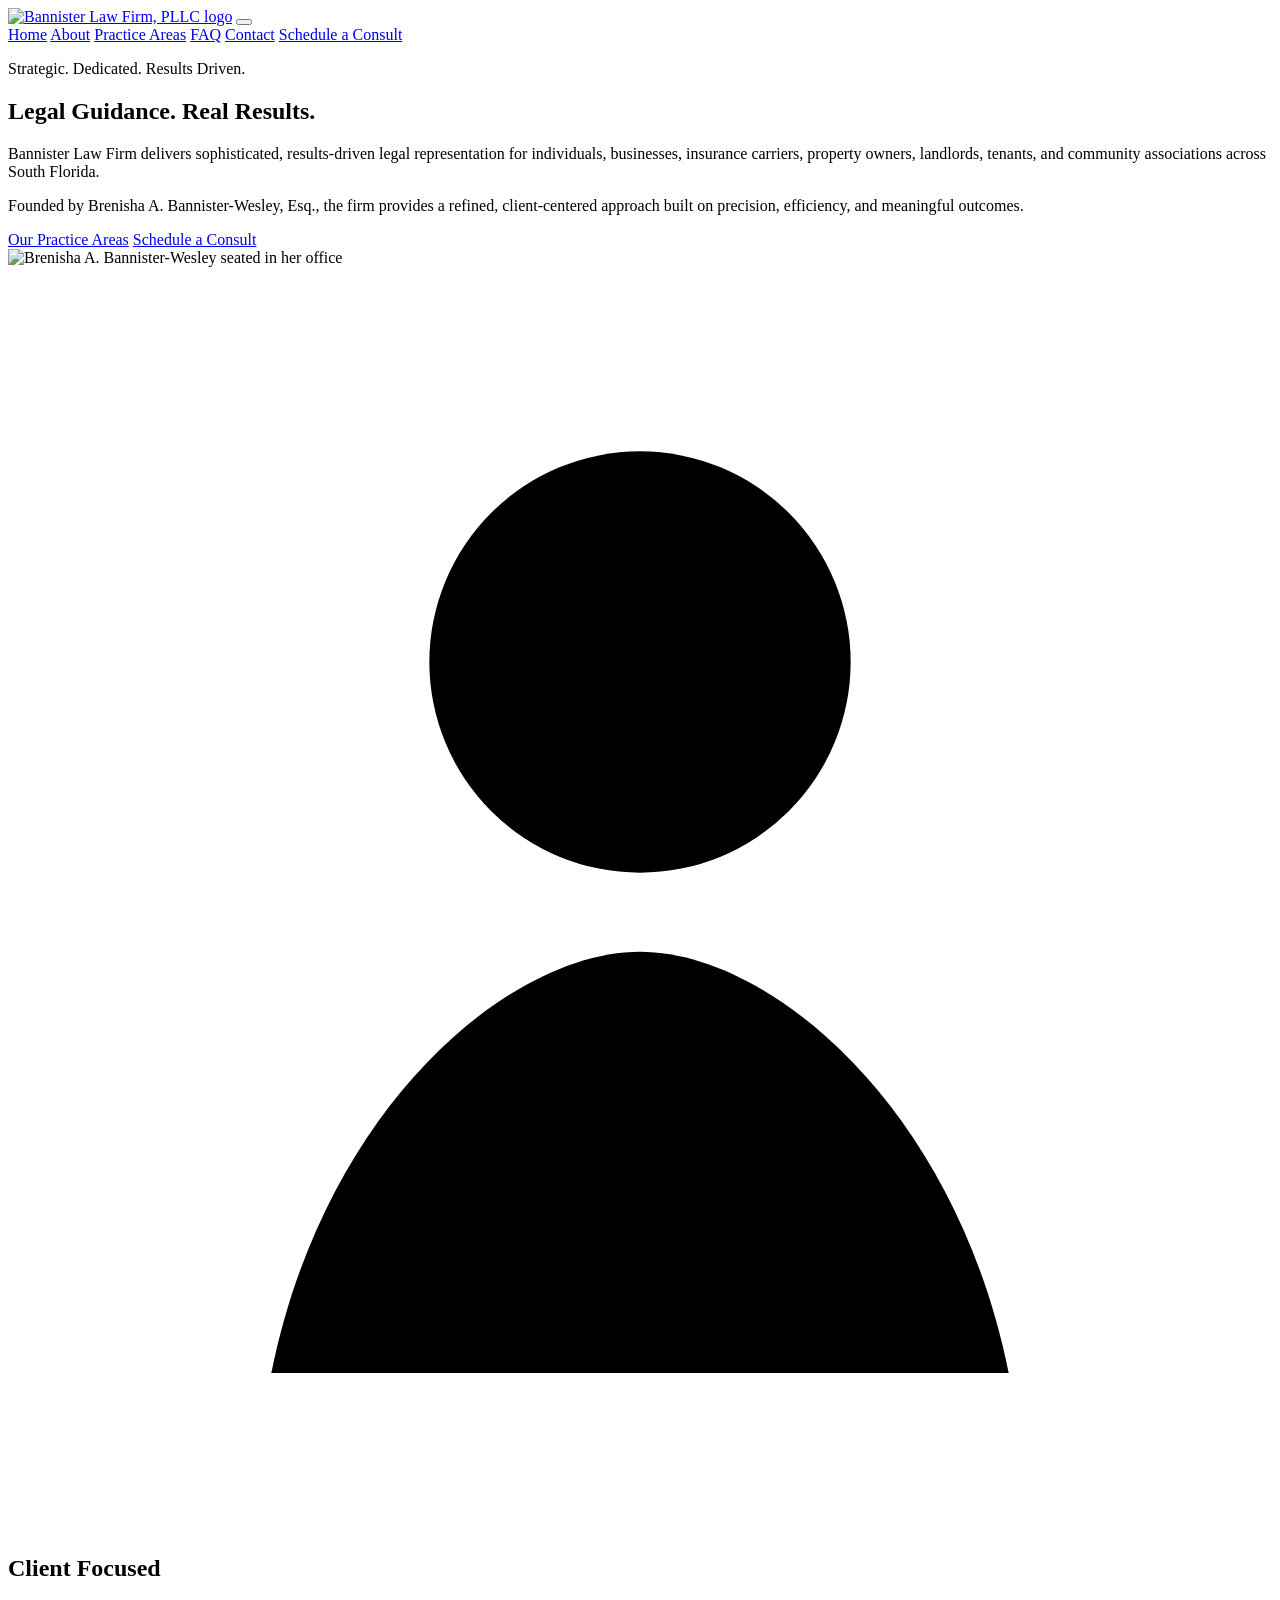
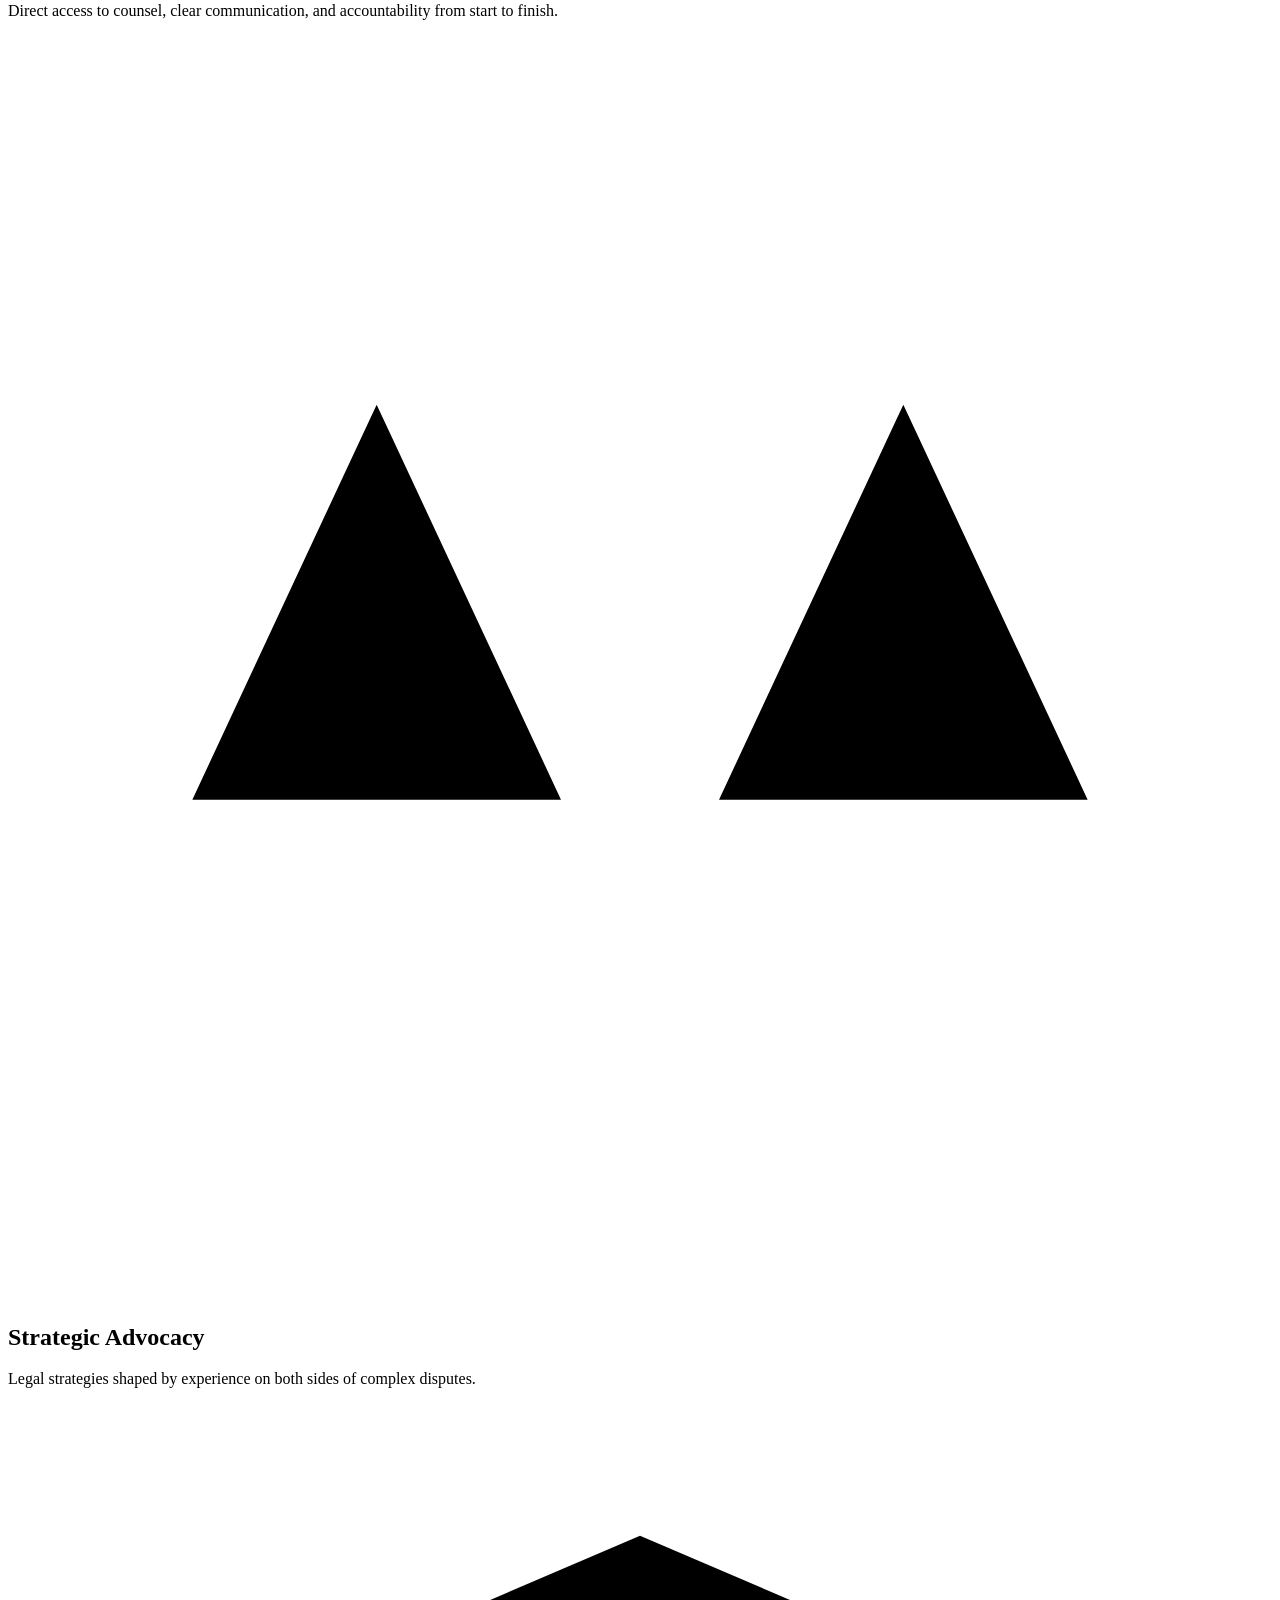
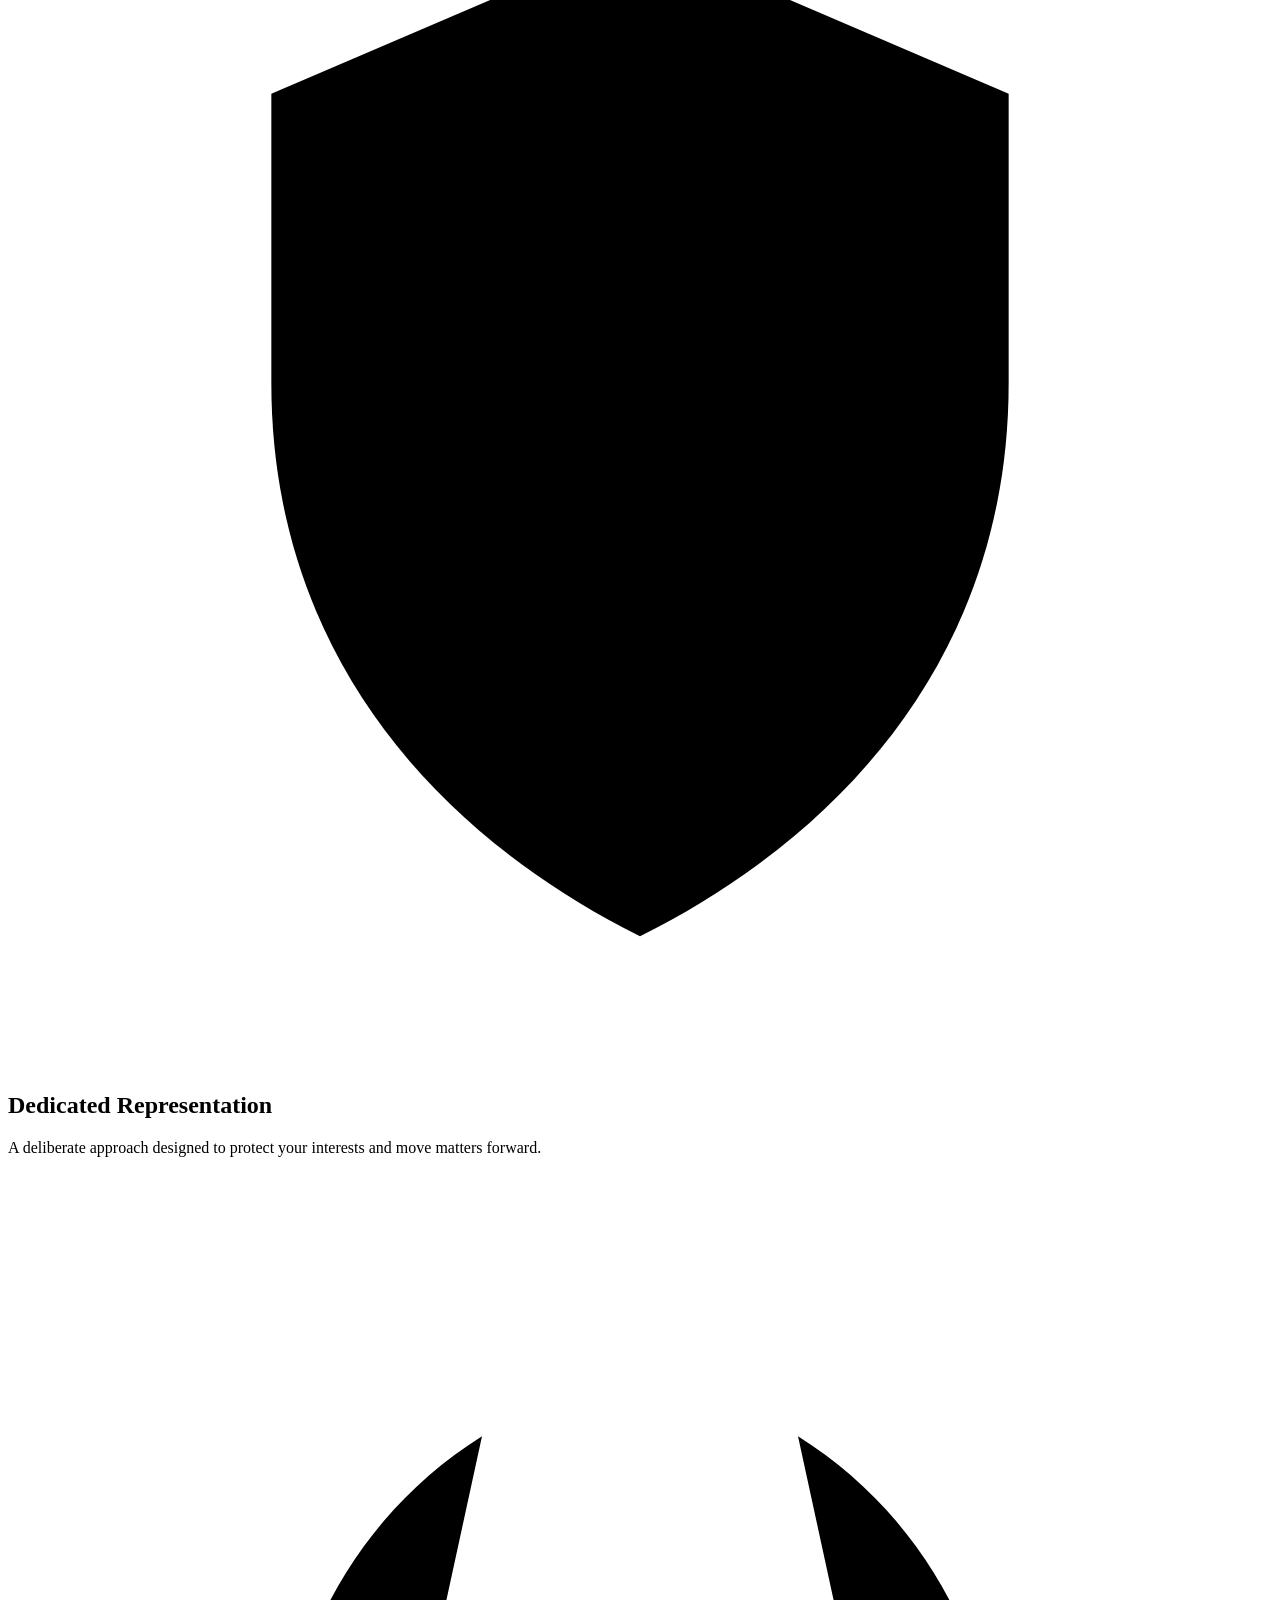
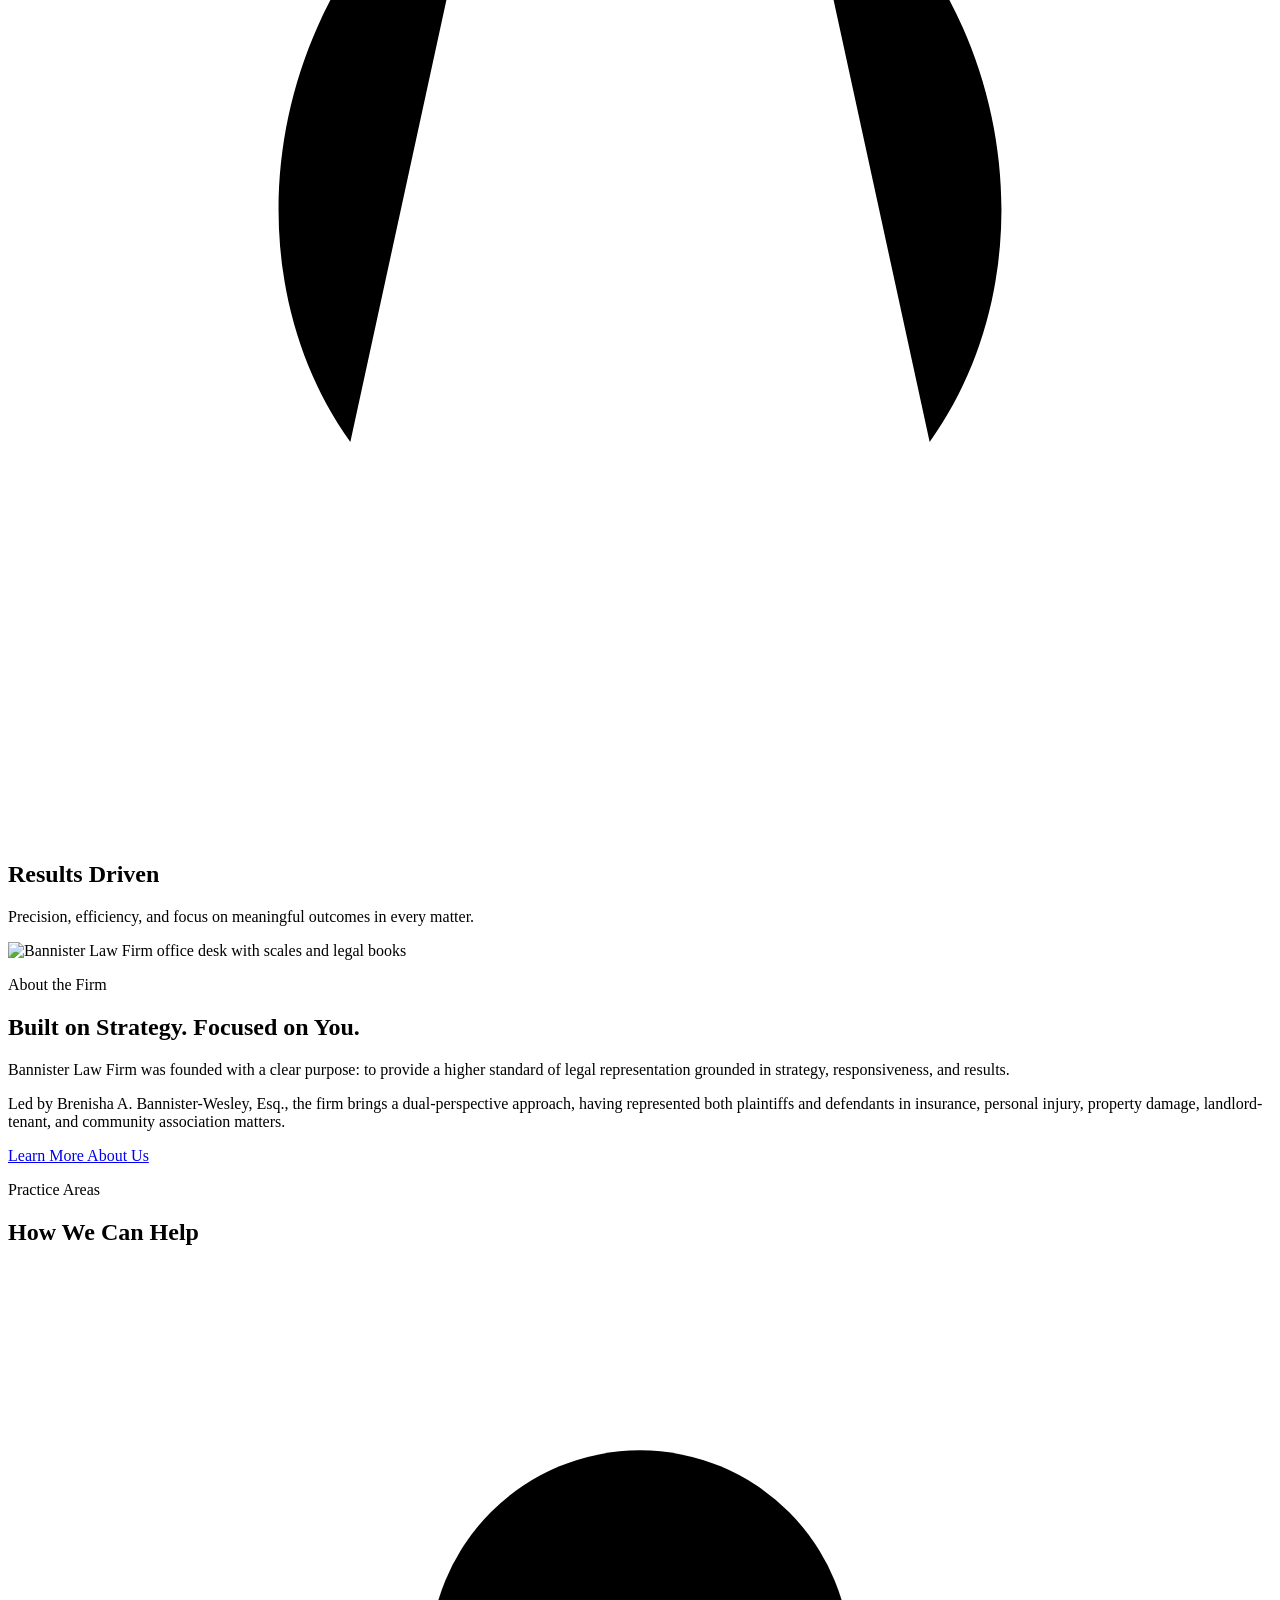
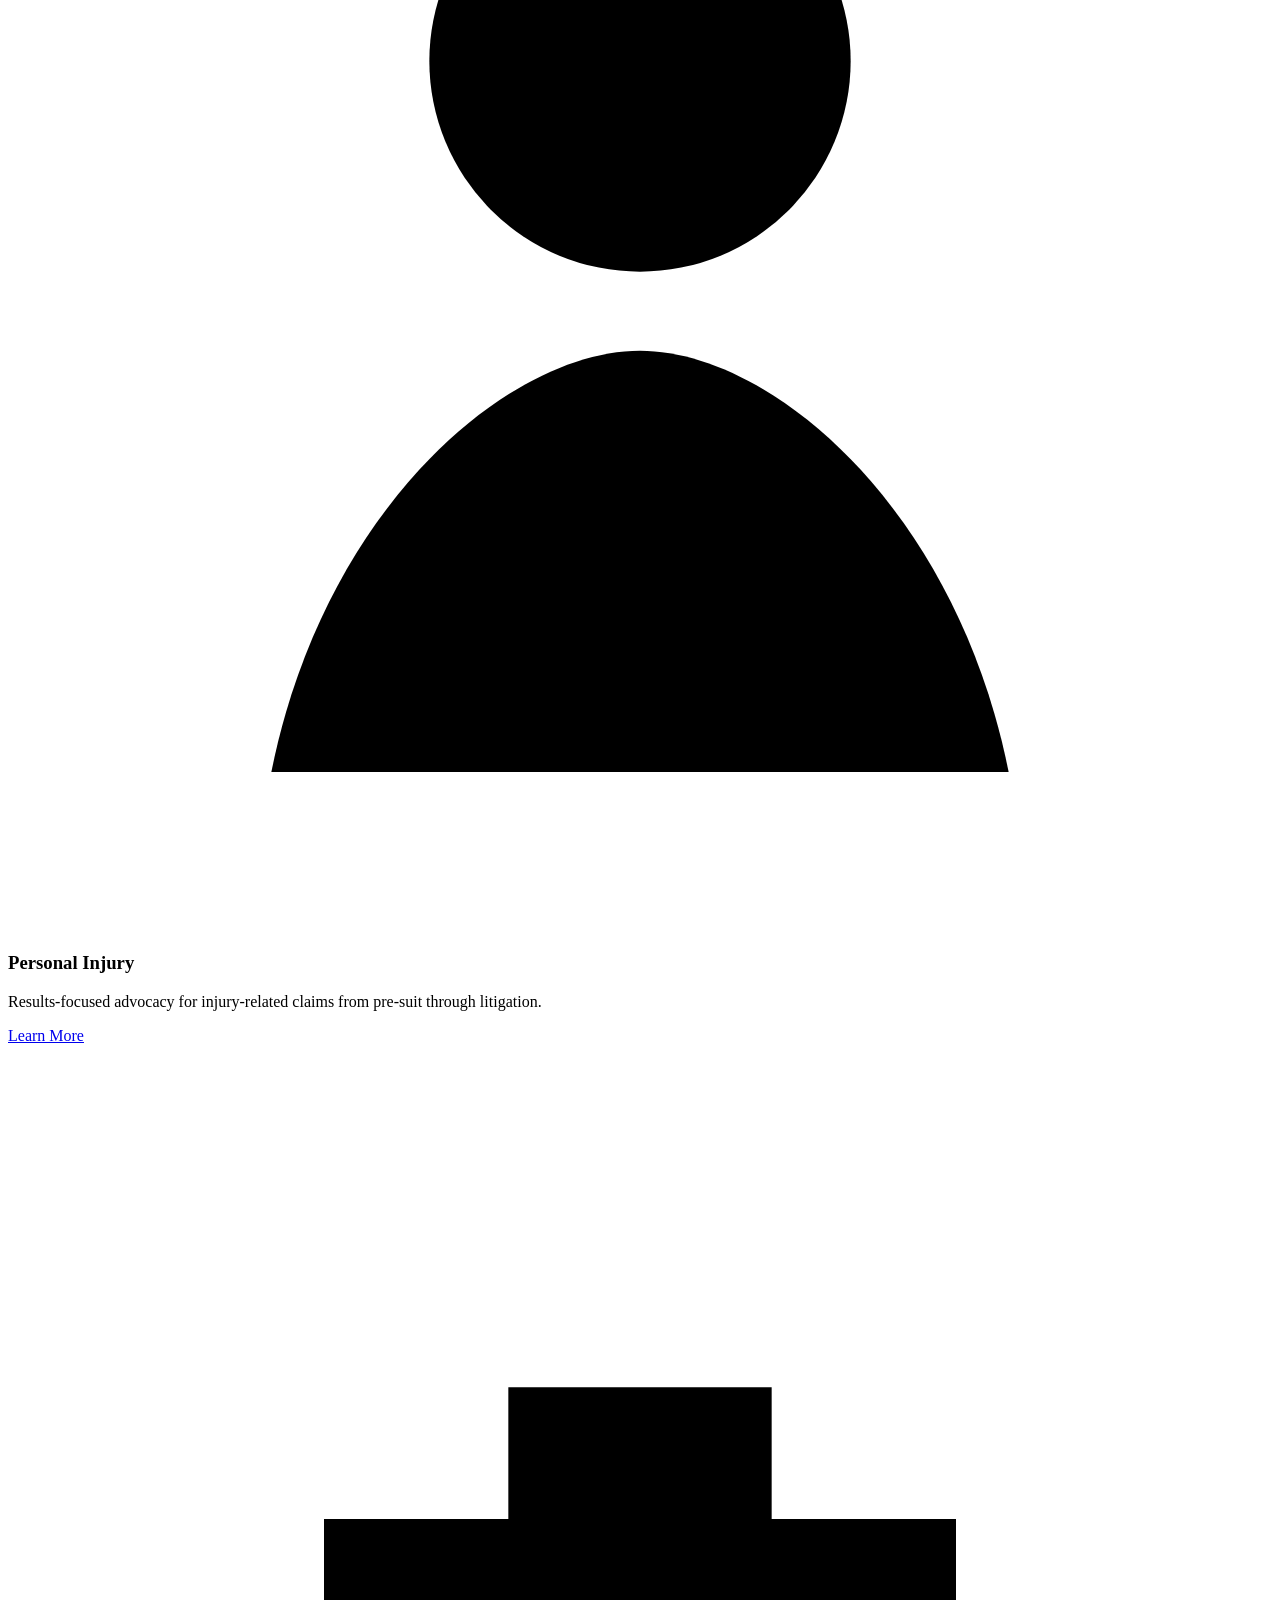
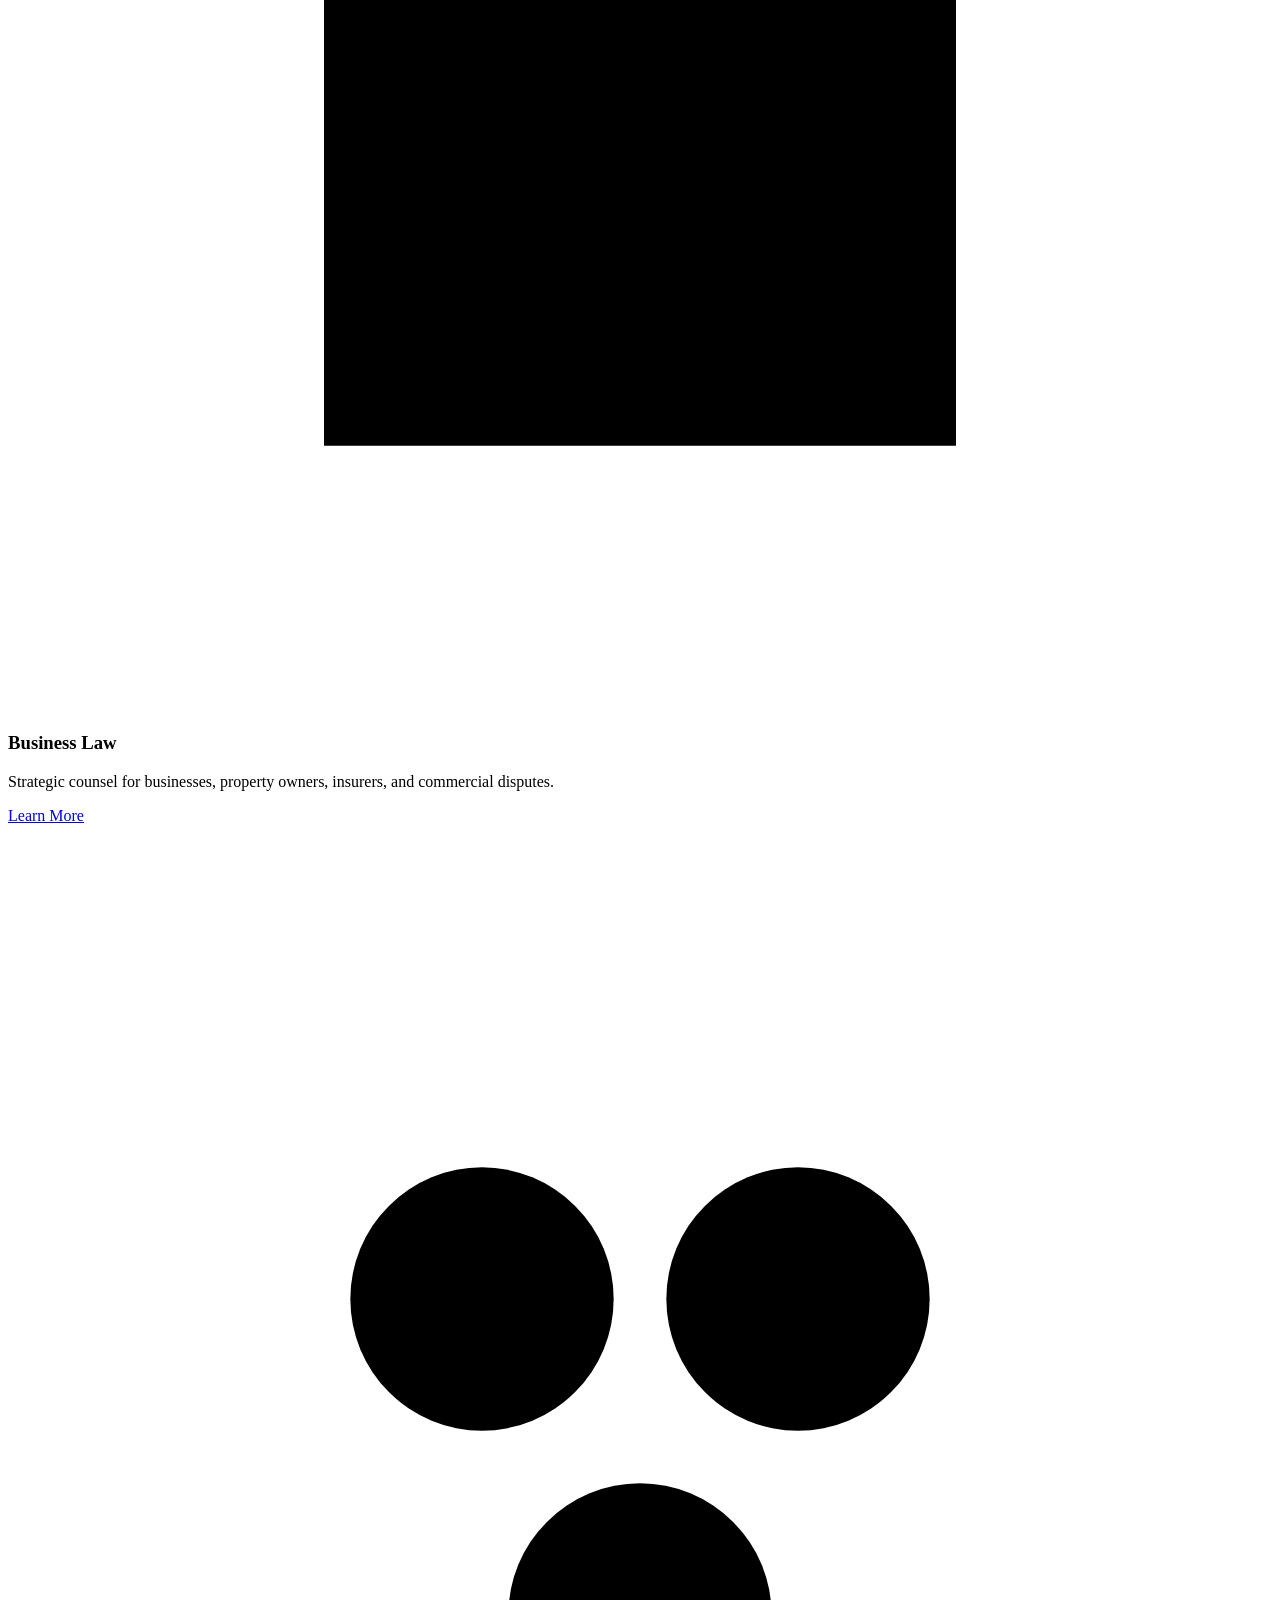
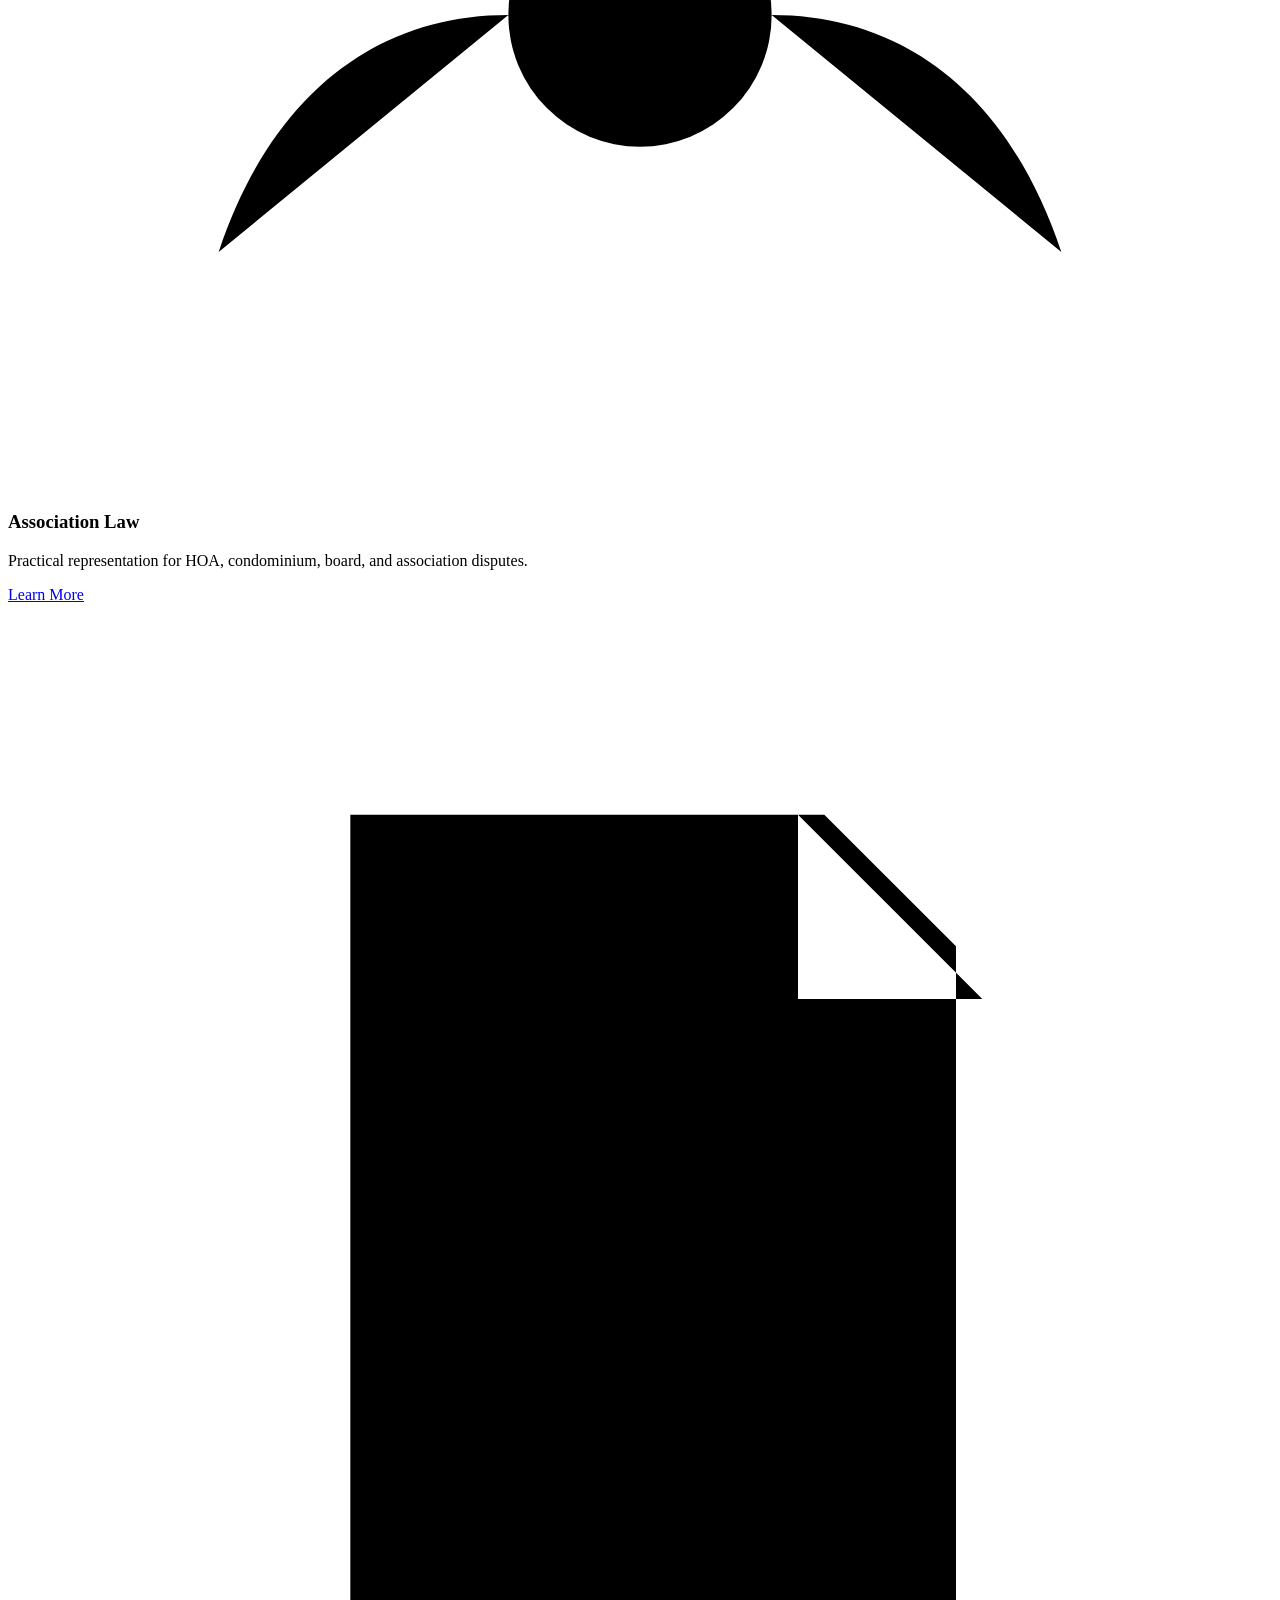
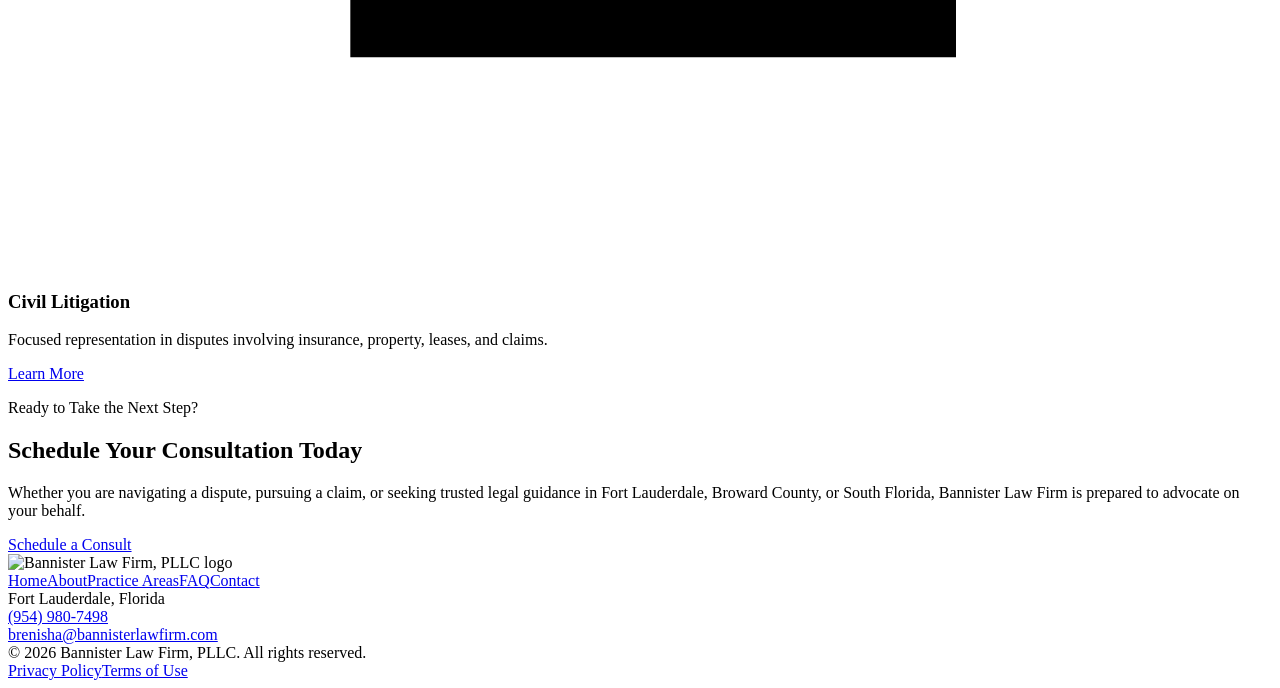
==== index.html @ 79a027c9 "site files" ====
<!doctype html>
<html lang="en">
<head>
  <meta charset="utf-8">
  <meta name="viewport" content="width=device-width, initial-scale=1">
  <title>Bannister Law Firm | South Florida Legal Representation</title>
  <meta name="description" content="Bannister Law Firm provides strategic legal counsel for individuals, businesses, associations, and insurers in Fort Lauderdale, Broward County, and South Florida.">
  <link rel="stylesheet" href="assets/css/style.css">
</head>
<body>
  <header class="site-header">
    <div class="container header-inner">
      <a class="brand" href="index.html" aria-label="Bannister Law Firm home"><img src="assets/logos/bannister-logo-transparent.png" alt="Bannister Law Firm, PLLC logo"></a>
      <button class="menu-toggle" type="button" aria-label="Open navigation menu" aria-expanded="false"><span></span></button>
      <nav class="site-nav" aria-label="Primary navigation">
        <a class="active" href="index.html">Home</a>
        <a href="about.html">About</a>
        <a href="practice-areas.html">Practice Areas</a>
        <a href="faq.html">FAQ</a>
        <a href="contact.html">Contact</a>
        <a class="btn btn-primary" href="https://calendly.com/brenisha-bannisterlawfirm/consultation" target="_blank" rel="noopener noreferrer">Schedule a Consult</a>
      </nav>
    </div>
  </header>

  <main>
    <section class="hero">
      <div class="hero-inner">
        <div class="hero-content">
          <p class="eyebrow">Strategic. Dedicated. Results Driven.</p>
          <h1><span>Legal Guidance.</span> <span class="gold">Real Results.</span></h1>
          <div class="rule"></div>
          <p class="hero-copy">Bannister Law Firm delivers sophisticated, results-driven legal representation for individuals, businesses, insurance carriers, property owners, landlords, tenants, and community associations across South Florida.</p>
          <p class="hero-copy">Founded by Brenisha A. Bannister-Wesley, Esq., the firm provides a refined, client-centered approach built on precision, efficiency, and meaningful outcomes.</p>
          <div class="button-row">
            <a class="btn btn-primary" href="practice-areas.html">Our Practice Areas</a>
            <a class="btn btn-outline" href="https://calendly.com/brenisha-bannisterlawfirm/consultation" target="_blank" rel="noopener noreferrer">Schedule a Consult</a>
          </div>
        </div>
        <div class="hero-media">
          <img src="assets/images/hero-image.jpg" alt="Brenisha A. Bannister-Wesley seated in her office">
        </div>
      </div>
    </section>

    <section class="benefits" aria-label="Firm strengths">
      <div class="container benefit-grid">
        <article class="benefit">
          <span class="icon" aria-hidden="true"><svg viewBox="0 0 48 48"><circle cx="24" cy="15" r="8"></circle><path d="M10 42c2-10 9-16 14-16s12 6 14 16"></path></svg></span>
          <h2 class="kicker">Client Focused</h2>
          <p>Direct access to counsel, clear communication, and accountability from start to finish.</p>
        </article>
        <article class="benefit">
          <span class="icon" aria-hidden="true"><svg viewBox="0 0 48 48"><path d="M24 6v36M10 14h28M14 14l-7 15h14l-7-15ZM34 14l-7 15h14l-7-15Z"></path></svg></span>
          <h2 class="kicker">Strategic Advocacy</h2>
          <p>Legal strategies shaped by experience on both sides of complex disputes.</p>
        </article>
        <article class="benefit">
          <span class="icon" aria-hidden="true"><svg viewBox="0 0 48 48"><path d="M24 5 38 11v11c0 10-6 17-14 21C16 39 10 32 10 22V11l14-6Z"></path></svg></span>
          <h2 class="kicker">Dedicated Representation</h2>
          <p>A deliberate approach designed to protect your interests and move matters forward.</p>
        </article>
        <article class="benefit">
          <span class="icon" aria-hidden="true"><svg viewBox="0 0 48 48"><path d="M13 33c-5-7-3-18 5-23M35 33c5-7 3-18-5-23M16 35l-5 4M32 35l5 4M20 38h8"></path></svg></span>
          <h2 class="kicker">Results Driven</h2>
          <p>Precision, efficiency, and focus on meaningful outcomes in every matter.</p>
        </article>
      </div>
    </section>

    <section class="home-about split-section">
      <div class="image-panel"><img src="assets/images/about-office.png" alt="Bannister Law Firm office desk with scales and legal books"></div>
      <div class="content-panel">
        <p class="eyebrow">About the Firm</p>
        <h2>Built on Strategy. <span class="gold">Focused on You.</span></h2>
        <div class="rule"></div>
        <p>Bannister Law Firm was founded with a clear purpose: to provide a higher standard of legal representation grounded in strategy, responsiveness, and results.</p>
        <p>Led by Brenisha A. Bannister-Wesley, Esq., the firm brings a dual-perspective approach, having represented both plaintiffs and defendants in insurance, personal injury, property damage, landlord-tenant, and community association matters.</p>
        <a class="btn btn-primary" href="about.html">Learn More About Us</a>
      </div>
    </section>

    <section class="practice-preview">
      <div class="container">
        <div class="section-heading">
          <p class="eyebrow">Practice Areas</p>
          <h2>How We Can Help</h2>
        </div>
        <div class="practice-grid">
          <article class="practice-card">
            <span class="icon" aria-hidden="true"><svg viewBox="0 0 48 48"><circle cx="24" cy="15" r="8"></circle><path d="M10 42c2-10 9-16 14-16s12 6 14 16"></path></svg></span>
            <h3>Personal Injury</h3>
            <p>Results-focused advocacy for injury-related claims from pre-suit through litigation.</p>
            <a class="text-link" href="practice-areas.html#personal-injury">Learn More</a>
          </article>
          <article class="practice-card">
            <span class="icon" aria-hidden="true"><svg viewBox="0 0 48 48"><path d="M12 18h24v20H12zM19 18v-5h10v5M12 25h24"></path></svg></span>
            <h3>Business Law</h3>
            <p>Strategic counsel for businesses, property owners, insurers, and commercial disputes.</p>
            <a class="text-link" href="practice-areas.html#business-law">Learn More</a>
          </article>
          <article class="practice-card">
            <span class="icon" aria-hidden="true"><svg viewBox="0 0 48 48"><circle cx="18" cy="18" r="5"></circle><circle cx="30" cy="18" r="5"></circle><circle cx="24" cy="30" r="5"></circle><path d="M8 39c2-6 6-9 11-9M40 39c-2-6-6-9-11-9"></path></svg></span>
            <h3>Association Law</h3>
            <p>Practical representation for HOA, condominium, board, and association disputes.</p>
            <a class="text-link" href="practice-areas.html#association-law">Learn More</a>
          </article>
          <article class="practice-card">
            <span class="icon" aria-hidden="true"><svg viewBox="0 0 48 48"><path d="M13 8h18l5 5v27H13zM30 8v7h7M18 24h14M18 31h10"></path></svg></span>
            <h3>Civil Litigation</h3>
            <p>Focused representation in disputes involving insurance, property, leases, and claims.</p>
            <a class="text-link" href="practice-areas.html#civil-litigation">Learn More</a>
          </article>
        </div>
      </div>
    </section>

    <section class="dark-cta">
      <div class="container cta-inner">
        <div>
          <p class="eyebrow cta-eyebrow">Ready to Take the Next Step?</p>
          <h2 class="cta-title">
            <span>Schedule Your</span>
            <span>Consultation Today</span>
          </h2>
        </div>
        <div>
          <p>Whether you are navigating a dispute, pursuing a claim, or seeking trusted legal guidance in Fort Lauderdale, Broward County, or South Florida, Bannister Law Firm is prepared to advocate on your behalf.</p>
          <a class="btn btn-gold" href="https://calendly.com/brenisha-bannisterlawfirm/consultation" target="_blank" rel="noopener noreferrer">Schedule a Consult</a>
        </div>
      </div>
    </section>
  </main>

  <footer class="site-footer">
    <div class="container footer-main">
      <img class="footer-logo" src="assets/logos/bannister-logo-transparent.png" alt="Bannister Law Firm, PLLC logo">
      <nav class="footer-nav" aria-label="Footer navigation">
        <a href="index.html">Home</a><a href="about.html">About</a><a href="practice-areas.html">Practice Areas</a><a href="faq.html">FAQ</a><a href="contact.html">Contact</a>
      </nav>
      <div class="footer-contact">Fort Lauderdale, Florida<br><a href="tel:19549807498">(954) 980-7498</a><br><a href="mailto:brenisha@bannisterlawfirm.com">brenisha@bannisterlawfirm.com</a></div>
    </div>
    <div class="container footer-bottom">
      <span>&copy; 2026 Bannister Law Firm, PLLC. All rights reserved.</span>
      <div class="legal-links"><a href="#">Privacy Policy</a><a href="#">Terms of Use</a></div>
    </div>
  </footer>
  <script src="assets/js/main.js"></script>
</body>
</html>
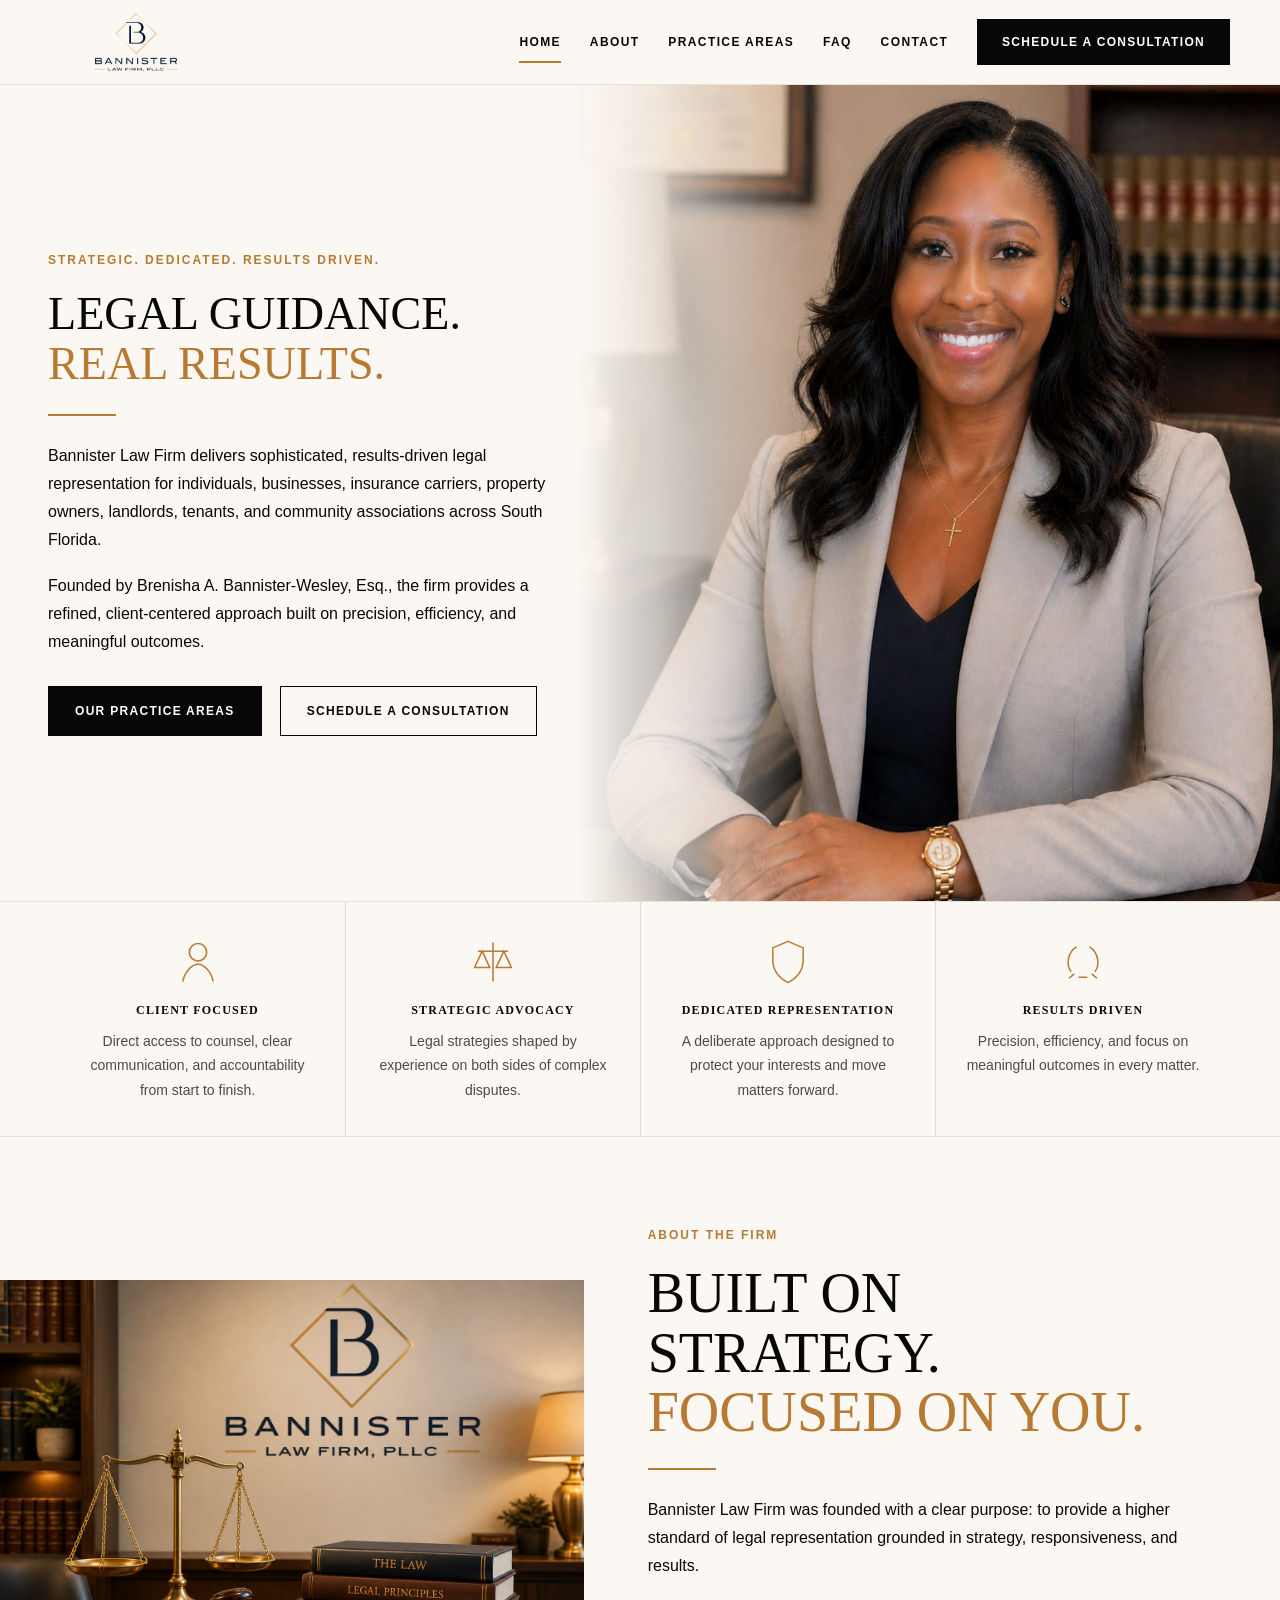
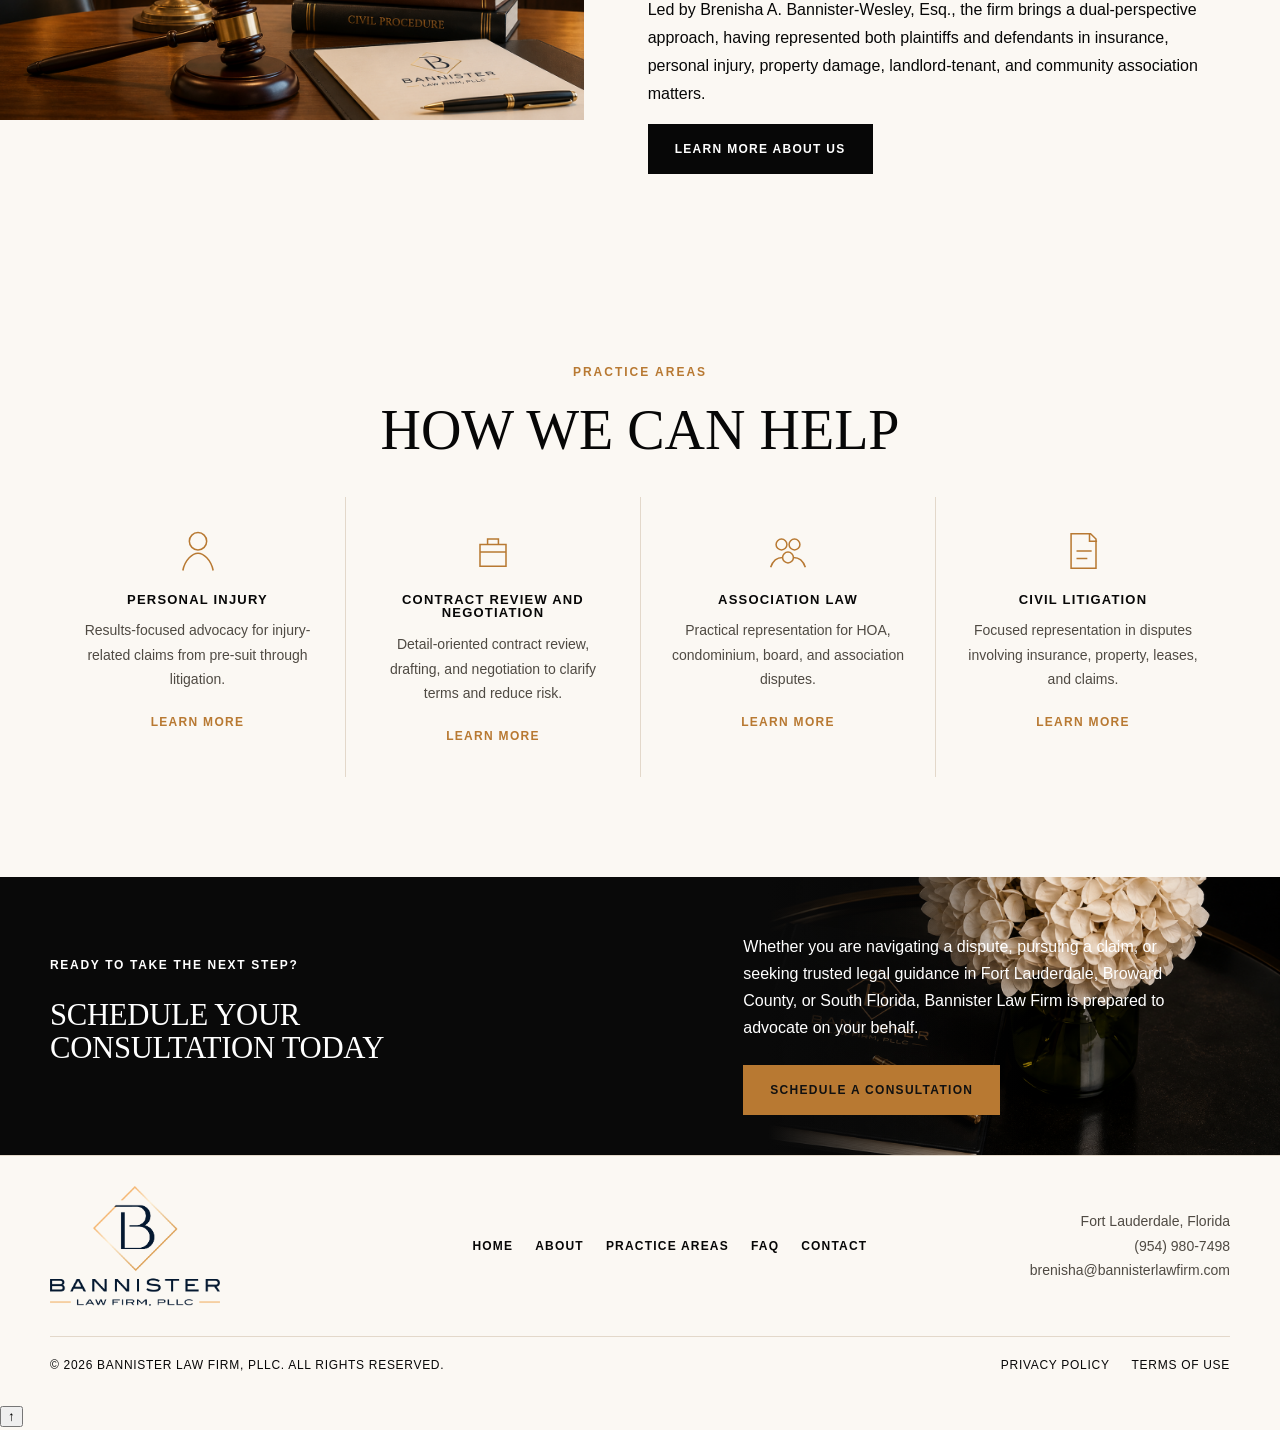
==== commit 532c4fd8: "revised content" ====
--- a/index.html
+++ b/index.html
@@ -18,7 +18,7 @@
         <a href="practice-areas.html">Practice Areas</a>
         <a href="faq.html">FAQ</a>
         <a href="contact.html">Contact</a>
-        <a class="btn btn-primary" href="https://calendly.com/brenisha-bannisterlawfirm/consultation" target="_blank" rel="noopener noreferrer">Schedule a Consult</a>
+        <a class="btn btn-primary" href="https://calendly.com/brenisha-bannisterlawfirm" target="_blank" rel="noopener noreferrer">Schedule a Consultation</a>
       </nav>
     </div>
   </header>
@@ -34,7 +34,7 @@
           <p class="hero-copy">Founded by Brenisha A. Bannister-Wesley, Esq., the firm provides a refined, client-centered approach built on precision, efficiency, and meaningful outcomes.</p>
           <div class="button-row">
             <a class="btn btn-primary" href="practice-areas.html">Our Practice Areas</a>
-            <a class="btn btn-outline" href="https://calendly.com/brenisha-bannisterlawfirm/consultation" target="_blank" rel="noopener noreferrer">Schedule a Consult</a>
+            <a class="btn btn-outline" href="https://calendly.com/brenisha-bannisterlawfirm" target="_blank" rel="noopener noreferrer">Schedule a Consultation</a>
           </div>
         </div>
         <div class="hero-media">
@@ -95,9 +95,9 @@
           </article>
           <article class="practice-card">
             <span class="icon" aria-hidden="true"><svg viewBox="0 0 48 48"><path d="M12 18h24v20H12zM19 18v-5h10v5M12 25h24"></path></svg></span>
-            <h3>Business Law</h3>
-            <p>Strategic counsel for businesses, property owners, insurers, and commercial disputes.</p>
-            <a class="text-link" href="practice-areas.html#business-law">Learn More</a>
+            <h3>Contract Review and Negotiation</h3>
+            <p>Detail-oriented contract review, drafting, and negotiation to clarify terms and reduce risk.</p>
+            <a class="text-link" href="practice-areas.html#contract-review">Learn More</a>
           </article>
           <article class="practice-card">
             <span class="icon" aria-hidden="true"><svg viewBox="0 0 48 48"><circle cx="18" cy="18" r="5"></circle><circle cx="30" cy="18" r="5"></circle><circle cx="24" cy="30" r="5"></circle><path d="M8 39c2-6 6-9 11-9M40 39c-2-6-6-9-11-9"></path></svg></span>
@@ -126,7 +126,7 @@
         </div>
         <div>
           <p>Whether you are navigating a dispute, pursuing a claim, or seeking trusted legal guidance in Fort Lauderdale, Broward County, or South Florida, Bannister Law Firm is prepared to advocate on your behalf.</p>
-          <a class="btn btn-gold" href="https://calendly.com/brenisha-bannisterlawfirm/consultation" target="_blank" rel="noopener noreferrer">Schedule a Consult</a>
+          <a class="btn btn-gold" href="https://calendly.com/brenisha-bannisterlawfirm" target="_blank" rel="noopener noreferrer">Schedule a Consultation</a>
         </div>
       </div>
     </section>
@@ -145,6 +145,7 @@
       <div class="legal-links"><a href="#">Privacy Policy</a><a href="#">Terms of Use</a></div>
     </div>
   </footer>
+  <button class="back-to-top" type="button" aria-label="Back to top">&uarr;</button>
   <script src="assets/js/main.js"></script>
 </body>
 </html>
--- a/assets/css/style.css
+++ b/assets/css/style.css
@@ -0,0 +1,1059 @@
+:root {
+  --color-ink: #070707;
+  --color-navy: #061a30;
+  --color-gold: #b87932;
+  --color-gold-light: #d7a461;
+  --color-cream: #f7f3ed;
+  --color-soft: #fbf8f3;
+  --color-muted: #4f4a43;
+  --color-line: #e3d8ca;
+  --font-heading: "Libre Baskerville", "Playfair Display", Georgia, serif;
+  --font-body: Inter, "Open Sans", Arial, sans-serif;
+  --container: 1180px;
+  --section: clamp(60px, 8vw, 96px);
+  --shadow: 0 22px 45px rgba(8, 10, 12, 0.08);
+}
+
+* {
+  box-sizing: border-box;
+}
+
+html {
+  scroll-behavior: smooth;
+}
+
+body {
+  margin: 0;
+  background: var(--color-soft);
+  color: var(--color-ink);
+  font-family: var(--font-body);
+  font-size: 16px;
+  line-height: 1.75;
+}
+
+img {
+  display: block;
+  max-width: 100%;
+}
+
+a {
+  color: inherit;
+  text-decoration: none;
+}
+
+a:hover {
+  color: var(--color-gold);
+}
+
+:focus-visible {
+  outline: 3px solid var(--color-gold-light);
+  outline-offset: 4px;
+}
+
+.container {
+  width: min(100% - 32px, var(--container));
+  margin: 0 auto;
+}
+
+.site-header {
+  position: sticky;
+  top: 0;
+  z-index: 20;
+  background: rgba(251, 248, 243, 0.96);
+  border-bottom: 1px solid rgba(227, 216, 202, 0.7);
+  backdrop-filter: blur(12px);
+}
+
+.header-inner {
+  display: flex;
+  align-items: center;
+  justify-content: space-between;
+  min-height: 84px;
+  gap: 28px;
+}
+
+.brand img {
+  width: 172px;
+  height: auto;
+  max-height: 58px;
+  object-fit: contain;
+}
+
+.site-nav {
+  display: flex;
+  align-items: center;
+  gap: clamp(18px, 2.25vw, 34px);
+  font-size: 12px;
+  font-weight: 800;
+  letter-spacing: 1.4px;
+  text-transform: uppercase;
+}
+
+.site-nav a {
+  position: relative;
+  padding: 12px 0;
+}
+
+.site-nav a.active::after {
+  position: absolute;
+  right: 0;
+  bottom: 2px;
+  left: 0;
+  height: 2px;
+  background: var(--color-gold);
+  content: "";
+}
+
+.menu-toggle {
+  display: none;
+  width: 44px;
+  height: 44px;
+  border: 1px solid var(--color-line);
+  background: transparent;
+  cursor: pointer;
+}
+
+.menu-toggle span,
+.menu-toggle span::before,
+.menu-toggle span::after {
+  display: block;
+  width: 20px;
+  height: 2px;
+  margin: 0 auto;
+  background: var(--color-ink);
+  content: "";
+}
+
+.menu-toggle span::before {
+  transform: translateY(-7px);
+}
+
+.menu-toggle span::after {
+  transform: translateY(5px);
+}
+
+.btn {
+  display: inline-flex;
+  align-items: center;
+  justify-content: center;
+  min-height: 50px;
+  padding: 15px 26px;
+  border: 1px solid var(--color-ink);
+  font-size: 12px;
+  font-weight: 800;
+  letter-spacing: 1.3px;
+  line-height: 1.1;
+  text-transform: uppercase;
+  transition: transform 180ms ease, background 180ms ease, color 180ms ease, border-color 180ms ease;
+}
+
+.site-nav .btn {
+  min-height: 46px;
+  padding: 15px 24px 14px;
+}
+
+.btn:hover {
+  transform: translateY(-1px);
+}
+
+.btn-primary {
+  background: var(--color-ink);
+  color: #fff;
+}
+
+.btn-primary:hover {
+  border-color: var(--color-gold);
+  background: var(--color-gold);
+  color: #101010;
+}
+
+.btn-gold {
+  border-color: var(--color-gold);
+  background: var(--color-gold);
+  color: #111;
+}
+
+.btn-gold:hover {
+  background: var(--color-gold-light);
+  color: #111;
+}
+
+.btn-outline {
+  background: transparent;
+  color: var(--color-ink);
+}
+
+.btn-outline:hover {
+  border-color: var(--color-gold);
+  background: rgba(184, 121, 50, 0.08);
+  color: var(--color-ink);
+}
+
+.eyebrow {
+  margin: 0 0 18px;
+  color: var(--color-gold);
+  font-size: 12px;
+  font-weight: 800;
+  letter-spacing: 2px;
+  text-transform: uppercase;
+}
+
+h1,
+h2,
+h3 {
+  margin: 0;
+  color: var(--color-ink);
+  font-family: var(--font-heading);
+  font-weight: 400;
+  line-height: 1.06;
+}
+
+h1 {
+  max-width: 670px;
+  font-size: clamp(46px, 7vw, 84px);
+  text-transform: uppercase;
+}
+
+h1 span {
+  display: block;
+}
+
+h2 {
+  font-size: clamp(34px, 4.7vw, 56px);
+  text-transform: uppercase;
+}
+
+h3 {
+  font-size: 22px;
+}
+
+.gold {
+  color: var(--color-gold);
+}
+
+.rule {
+  width: 68px;
+  height: 2px;
+  margin: 26px 0;
+  background: var(--color-gold);
+}
+
+.hero {
+  position: relative;
+  overflow: hidden;
+  background: var(--color-soft);
+}
+
+.hero-inner {
+  display: grid;
+  grid-template-columns: minmax(0, 45%) minmax(0, 55%);
+  align-items: center;
+  width: 100%;
+  height: calc(100vh - 84px);
+  min-height: calc(100vh - 84px);
+  max-height: 720px;
+}
+
+.hero-content {
+  position: relative;
+  z-index: 2;
+  grid-column: 1;
+  width: 100%;
+  max-width: 700px;
+  justify-self: end;
+  padding: clamp(36px, 4.8vw, 60px) clamp(18px, 2.1vw, 34px) clamp(36px, 4.8vw, 60px) max(18px, min(48px, calc((100vw - var(--container)) / 2)));
+}
+
+.hero h1 {
+  max-width: 100%;
+  font-size: clamp(42px, 3.6vw, 60px);
+  line-height: 1.08;
+}
+
+.hero h1 span {
+  white-space: nowrap;
+}
+
+.hero-copy {
+  max-width: 500px;
+  margin: 0 0 18px;
+}
+
+.button-row {
+  display: flex;
+  flex-wrap: wrap;
+  gap: 18px;
+  margin-top: 30px;
+}
+
+.hero-media {
+  position: relative;
+  grid-column: 2;
+  height: calc(100vh - 84px);
+  min-height: calc(100vh - 84px);
+  max-height: 720px;
+  align-self: stretch;
+  background: var(--color-soft);
+}
+
+.hero-media::before {
+  position: absolute;
+  inset: 0 auto 0 0;
+  z-index: 1;
+  width: min(34%, 260px);
+  background: linear-gradient(90deg, var(--color-soft) 0%, rgba(251, 248, 243, 0.76) 34%, rgba(251, 248, 243, 0) 100%);
+  content: "";
+  pointer-events: none;
+}
+
+.hero-media img {
+  width: 100%;
+  height: 100%;
+  min-height: calc(100vh - 84px);
+  max-height: 720px;
+  object-fit: cover;
+  object-position: center 40%;
+}
+
+.benefits {
+  background: var(--color-soft);
+  border-top: 1px solid rgba(227, 216, 202, 0.7);
+  border-bottom: 1px solid rgba(227, 216, 202, 0.7);
+}
+
+.benefit-grid {
+  display: grid;
+  grid-template-columns: repeat(4, 1fr);
+}
+
+.benefit {
+  min-height: 184px;
+  padding: 34px 30px;
+  text-align: center;
+}
+
+.benefit + .benefit {
+  border-left: 1px solid var(--color-line);
+}
+
+.icon {
+  display: grid;
+  width: 52px;
+  height: 52px;
+  margin: 0 auto 16px;
+  place-items: center;
+  color: var(--color-gold);
+}
+
+.icon svg {
+  width: 52px;
+  height: 52px;
+  stroke: currentColor;
+  stroke-width: 1.4;
+  fill: none;
+}
+
+.kicker {
+  margin: 0 0 12px;
+  font-size: 12px;
+  font-weight: 850;
+  letter-spacing: 1.2px;
+  text-transform: uppercase;
+}
+
+.benefit p,
+.practice-card p,
+.footer-meta,
+.small-text {
+  margin: 0;
+  color: var(--color-muted);
+  font-size: 14px;
+}
+
+.split-section {
+  display: grid;
+  grid-template-columns: minmax(0, 1fr) minmax(320px, 0.92fr);
+  align-items: center;
+  gap: 60px;
+  padding: 100px 0;
+}
+
+.split-section.reverse {
+  grid-template-columns: minmax(320px, 0.9fr) minmax(0, 1fr);
+}
+
+.image-panel {
+  min-height: 560px;
+  background: var(--color-cream);
+  box-shadow: var(--shadow);
+}
+
+.image-panel img {
+  width: 100%;
+  height: 100%;
+  min-height: 560px;
+  object-fit: cover;
+}
+
+.content-panel p {
+  max-width: 580px;
+}
+
+.founder-credentials {
+  display: grid;
+  gap: 10px;
+  max-width: 580px;
+  margin-top: 28px;
+  padding: 20px 0 0;
+  border-top: 1px solid rgba(0, 0, 0, 0.08);
+}
+
+.founder-credentials p {
+  margin: 0;
+  color: var(--color-muted);
+  font-size: 14px;
+  line-height: 1.65;
+}
+
+.home-about {
+  display: grid;
+  grid-template-columns: minmax(0, 48fr) minmax(0, 52fr);
+  align-items: center;
+  gap: clamp(36px, 5vw, 70px);
+  width: 100%;
+  padding: clamp(64px, 7.4vw, 88px) 0;
+}
+
+.home-about .image-panel {
+  height: 440px;
+  min-height: 0;
+  box-shadow: none;
+}
+
+.home-about .image-panel img {
+  width: 100%;
+  height: 100%;
+  min-height: 0;
+  object-fit: cover;
+  object-position: center center;
+}
+
+.home-about .content-panel {
+  width: min(100% - 32px, 560px);
+}
+
+.section-heading {
+  max-width: 780px;
+  margin: 0 auto 36px;
+  text-align: center;
+}
+
+.practice-preview,
+.page-section {
+  padding: clamp(70px, 8vw, 100px) 0;
+}
+
+.practice-grid {
+  display: grid;
+  grid-template-columns: repeat(4, 1fr);
+  gap: 0;
+}
+
+.practice-card {
+  padding: 28px 26px;
+  text-align: center;
+}
+
+.practice-card + .practice-card {
+  border-left: 1px solid var(--color-line);
+}
+
+.practice-card h3 {
+  margin-bottom: 12px;
+  font-family: var(--font-body);
+  font-size: 13px;
+  font-weight: 850;
+  letter-spacing: 1.2px;
+  text-transform: uppercase;
+}
+
+.text-link {
+  display: inline-flex;
+  margin-top: 20px;
+  color: var(--color-gold);
+  font-size: 12px;
+  font-weight: 850;
+  letter-spacing: 1.3px;
+  text-transform: uppercase;
+}
+
+.dark-cta {
+  position: relative;
+  overflow: hidden;
+  background: #090909;
+  color: #fff;
+}
+
+.dark-cta::after {
+  position: absolute;
+  inset: 0 0 0 60%;
+  background: linear-gradient(90deg, #090909 0%, rgba(9, 9, 9, 0.56) 24%, rgba(9, 9, 9, 0) 52%), url("../images/cta-desk.png") right center / cover no-repeat;
+  content: "";
+  opacity: 1;
+}
+
+.cta-inner {
+  position: relative;
+  z-index: 1;
+  display: grid;
+  grid-template-columns: minmax(360px, 0.95fr) minmax(320px, 0.75fr);
+  gap: clamp(44px, 6vw, 88px);
+  align-items: center;
+  min-height: 244px;
+  padding: 40px 0;
+}
+
+.cta-inner > div:nth-child(2) {
+  grid-column: auto;
+}
+
+.dark-cta h2,
+.dark-cta p {
+  color: #fff;
+}
+
+.dark-cta h2 {
+  margin-bottom: 12px;
+  max-width: 540px;
+  line-height: 1.08;
+}
+
+.cta-eyebrow {
+  color: var(--color-gold);
+  opacity: 1;
+  font-weight: 700;
+  text-transform: uppercase;
+  letter-spacing: 0.14em;
+  margin-bottom: 12px;
+}
+
+.cta-title {
+  max-width: 520px;
+  font-size: clamp(30px, 2.4vw, 40px);
+  line-height: 1.12;
+  letter-spacing: -0.01em;
+}
+
+.cta-title span {
+  display: block;
+  white-space: normal;
+}
+
+.dark-cta p {
+  max-width: 430px;
+  line-height: 1.7;
+  margin-bottom: 24px;
+}
+
+.page-hero {
+  padding: 60px 0 50px;
+  background: linear-gradient(90deg, rgba(7, 7, 7, 0.62), rgba(7, 7, 7, 0.36)), var(--page-hero-image) center right / cover no-repeat;
+  border-bottom: 1px solid var(--color-line);
+  color: #fff;
+}
+
+.page-hero h1 {
+  max-width: 600px;
+  font-size: clamp(34px, 4vw, 52px);
+  line-height: 1.15;
+}
+
+.page-hero h1,
+.page-hero p {
+  color: #fff;
+}
+
+.page-hero .rule {
+  margin: 18px 0;
+}
+
+.page-hero .eyebrow {
+  color: var(--color-gold-light);
+}
+
+.page-hero p {
+  max-width: 580px;
+}
+
+.page-hero-about {
+  --page-hero-image: url("../images/about-hero.png");
+}
+
+.page-hero-practice {
+  --page-hero-image: url("../images/practice-hero.png");
+}
+
+.page-hero-faq {
+  --page-hero-image: url("../images/faq-hero.png");
+}
+
+.page-hero-contact {
+  --page-hero-image: url("../images/contact-hero.png");
+}
+
+.page-section p {
+  max-width: 680px;
+}
+
+.page-section p + p {
+  margin-top: 18px;
+}
+
+.two-column {
+  display: grid;
+  grid-template-columns: 0.9fr 1.1fr;
+  gap: 54px;
+  align-items: start;
+}
+
+.page-section h2,
+.contact-layout h2,
+.two-column h2 {
+  font-size: clamp(26px, 2.6vw, 38px);
+  line-height: 1.2;
+}
+
+.feature-list {
+  display: grid;
+  gap: 0;
+  margin-top: 30px;
+}
+
+.feature {
+  padding-left: 24px;
+  padding-bottom: 20px;
+  margin-bottom: 20px;
+  border-left: 2px solid var(--color-gold);
+  border-bottom: 1px solid rgba(0, 0, 0, 0.08);
+}
+
+.feature:last-child {
+  margin-bottom: 0;
+  border-bottom: none;
+}
+
+.feature h3 {
+  margin-bottom: 6px;
+  font-size: 18px;
+}
+
+.card-grid {
+  display: grid;
+  grid-template-columns: repeat(2, 1fr);
+  gap: 28px;
+}
+
+.info-card {
+  padding: 34px;
+  background: #fff;
+  border: 1px solid var(--color-line);
+  border-top: 2px solid transparent;
+  border-radius: 4px;
+  box-shadow: 0 12px 28px rgba(8, 10, 12, 0.05);
+  transition: transform 220ms ease, box-shadow 220ms ease, border-top-color 220ms ease;
+}
+
+.info-card:hover {
+  border-top-color: var(--color-gold);
+  transform: translateY(-6px);
+  box-shadow: 0 18px 40px rgba(0, 0, 0, 0.08);
+}
+
+.info-card h2,
+.info-card h3 {
+  margin-bottom: 14px;
+}
+
+.info-card h2 {
+  font-size: 24px;
+  line-height: 1.25;
+}
+
+.info-card h3 {
+  font-size: 26px;
+}
+
+.info-card p {
+  line-height: 1.7;
+}
+
+.faq-list {
+  display: grid;
+  gap: 14px;
+  max-width: 920px;
+  margin: 0 auto;
+}
+
+.faq-item {
+  background: #fff;
+  border: 1px solid var(--color-line);
+}
+
+.faq-question {
+  display: flex;
+  width: 100%;
+  align-items: center;
+  justify-content: space-between;
+  gap: 16px;
+  padding: 22px 24px;
+  border: 0;
+  background: transparent;
+  color: var(--color-ink);
+  font-family: var(--font-heading);
+  font-size: 21px;
+  text-align: left;
+  cursor: pointer;
+}
+
+.faq-question::after {
+  content: "+";
+  color: var(--color-gold);
+  font-family: var(--font-body);
+  font-size: 24px;
+}
+
+.faq-question[aria-expanded="true"]::after {
+  content: "-";
+}
+
+.faq-answer {
+  padding: 0 24px 24px;
+}
+
+.contact-layout {
+  display: grid;
+  grid-template-columns: 0.82fr 1.18fr;
+  gap: 42px;
+}
+
+.contact-form {
+  display: grid;
+  gap: 18px;
+}
+
+.field {
+  display: grid;
+  gap: 7px;
+}
+
+label {
+  font-size: 12px;
+  font-weight: 850;
+  letter-spacing: 1px;
+  text-transform: uppercase;
+}
+
+input,
+select,
+textarea {
+  width: 100%;
+  min-height: 48px;
+  padding: 12px 14px;
+  border: 1px solid var(--color-line);
+  background: #fff;
+  color: var(--color-ink);
+  font: inherit;
+}
+
+textarea {
+  min-height: 150px;
+  resize: vertical;
+}
+
+.notice {
+  padding: 20px;
+  background: var(--color-cream);
+  border-left: 2px solid var(--color-gold);
+}
+
+.site-footer {
+  background: var(--color-soft);
+  border-top: 1px solid var(--color-line);
+}
+
+.footer-main {
+  display: grid;
+  grid-template-columns: 260px 1fr auto;
+  gap: 34px;
+  align-items: center;
+  padding: 30px 0;
+}
+
+.footer-logo {
+  width: 170px;
+  max-width: 100%;
+}
+
+.footer-nav {
+  display: flex;
+  flex-wrap: wrap;
+  justify-content: center;
+  gap: 22px;
+  font-size: 12px;
+  font-weight: 800;
+  letter-spacing: 1.2px;
+  text-transform: uppercase;
+}
+
+.footer-contact {
+  color: var(--color-muted);
+  font-size: 14px;
+  text-align: right;
+}
+
+.footer-bottom {
+  display: flex;
+  justify-content: space-between;
+  gap: 24px;
+  padding: 18px 0 26px;
+  border-top: 1px solid var(--color-line);
+  font-size: 12px;
+  letter-spacing: 0.7px;
+  text-transform: uppercase;
+}
+
+.legal-links {
+  display: flex;
+  gap: 22px;
+}
+
+@media (max-width: 980px) {
+  :root {
+    --section: clamp(54px, 8vw, 76px);
+  }
+
+  .header-inner {
+    min-height: 78px;
+  }
+
+  .menu-toggle {
+    display: block;
+  }
+
+  .site-nav {
+    position: absolute;
+    top: 78px;
+    right: 16px;
+    left: 16px;
+    display: none;
+    padding: 20px;
+    background: #fff;
+    border: 1px solid var(--color-line);
+    box-shadow: var(--shadow);
+  }
+
+  .site-nav.is-open {
+    display: grid;
+    gap: 10px;
+  }
+
+  .hero {
+    background: var(--color-soft);
+  }
+
+  .hero-inner {
+    grid-template-columns: 1fr;
+    height: auto;
+    min-height: auto;
+    max-height: none;
+    padding: 32px 0 40px;
+  }
+
+  .hero-content {
+    grid-column: 1;
+    width: 100%;
+    padding: 0 20px 28px;
+    margin: 0 auto;
+    max-width: var(--container);
+  }
+
+  .hero h1 span {
+    white-space: normal;
+  }
+
+  .hero-media {
+    grid-column: 1;
+    height: clamp(420px, 54vw, 480px);
+    min-height: 0;
+    max-height: 480px;
+  }
+
+  .hero-media img {
+    height: 100%;
+    min-height: 0;
+    max-height: 480px;
+    object-position: center 35%;
+  }
+
+  .benefit-grid,
+  .practice-grid,
+  .card-grid,
+  .footer-main {
+    grid-template-columns: repeat(2, 1fr);
+  }
+
+  .benefit {
+    min-height: 172px;
+    padding: 30px 24px;
+  }
+
+  .benefit:nth-child(3) {
+    border-left: 0;
+  }
+
+  .benefit:nth-child(n + 3),
+  .practice-card:nth-child(n + 3) {
+    border-top: 1px solid var(--color-line);
+  }
+
+  .practice-card:nth-child(3) {
+    border-left: 0;
+  }
+
+  .split-section,
+  .split-section.reverse,
+  .home-about,
+  .two-column,
+  .contact-layout,
+  .cta-inner {
+    grid-template-columns: 1fr;
+  }
+
+  .split-section {
+    gap: 36px;
+    padding: 72px 0;
+  }
+
+  .home-about {
+    gap: 28px;
+    padding: 56px 0;
+  }
+
+  .home-about .image-panel,
+  .home-about .image-panel img {
+    height: clamp(340px, 48vw, 420px);
+    min-height: 0;
+  }
+
+  .home-about .content-panel {
+    width: min(100% - 32px, var(--container));
+    margin: 0 auto;
+  }
+
+  .dark-cta::after {
+    inset: 0;
+    background:
+      linear-gradient(90deg, rgba(9, 9, 9, 0.88), rgba(9, 9, 9, 0.72)),
+      url("../images/cta-desk.png") right center / cover no-repeat;
+    opacity: 0.55;
+  }
+
+  .cta-inner > div:nth-child(2) {
+    grid-column: auto;
+  }
+
+  .footer-main {
+    align-items: start;
+    padding: 28px 0;
+  }
+
+  .footer-contact {
+    text-align: left;
+  }
+}
+
+@media (max-width: 640px) {
+  :root {
+    --section: 52px;
+  }
+
+  .brand img {
+    width: 150px;
+    max-height: 52px;
+  }
+
+  h1 {
+    font-size: 42px;
+  }
+
+  .button-row,
+  .footer-bottom,
+  .legal-links {
+    flex-direction: column;
+  }
+
+  .button-row {
+    gap: 12px;
+    margin-top: 24px;
+  }
+
+  .btn {
+    width: 100%;
+  }
+
+  .benefit-grid,
+  .practice-grid,
+  .card-grid,
+  .footer-main {
+    grid-template-columns: 1fr;
+  }
+
+  .benefit,
+  .practice-card {
+    padding: 28px 22px;
+  }
+
+  .split-section {
+    gap: 30px;
+    padding: 56px 0;
+  }
+
+  .section-heading {
+    margin-bottom: 28px;
+  }
+
+  .benefit + .benefit,
+  .practice-card + .practice-card {
+    border-left: 0;
+    border-top: 1px solid var(--color-line);
+  }
+
+  .image-panel,
+  .image-panel img,
+  .hero-media,
+  .hero-media img {
+    height: clamp(360px, 78vw, 420px);
+    min-height: 0;
+    max-height: 420px;
+  }
+
+  .hero-media img {
+    object-position: center 30%;
+  }
+
+  .dark-cta::after {
+    background:
+      linear-gradient(90deg, rgba(9, 9, 9, 0.88), rgba(9, 9, 9, 0.70)),
+      url("../images/cta-desk.png") center center / cover no-repeat;
+    opacity: 0.5;
+  }
+
+  .cta-title {
+    max-width: 100%;
+    font-size: clamp(30px, 8vw, 40px);
+  }
+
+  .cta-title span {
+    white-space: normal;
+  }
+}
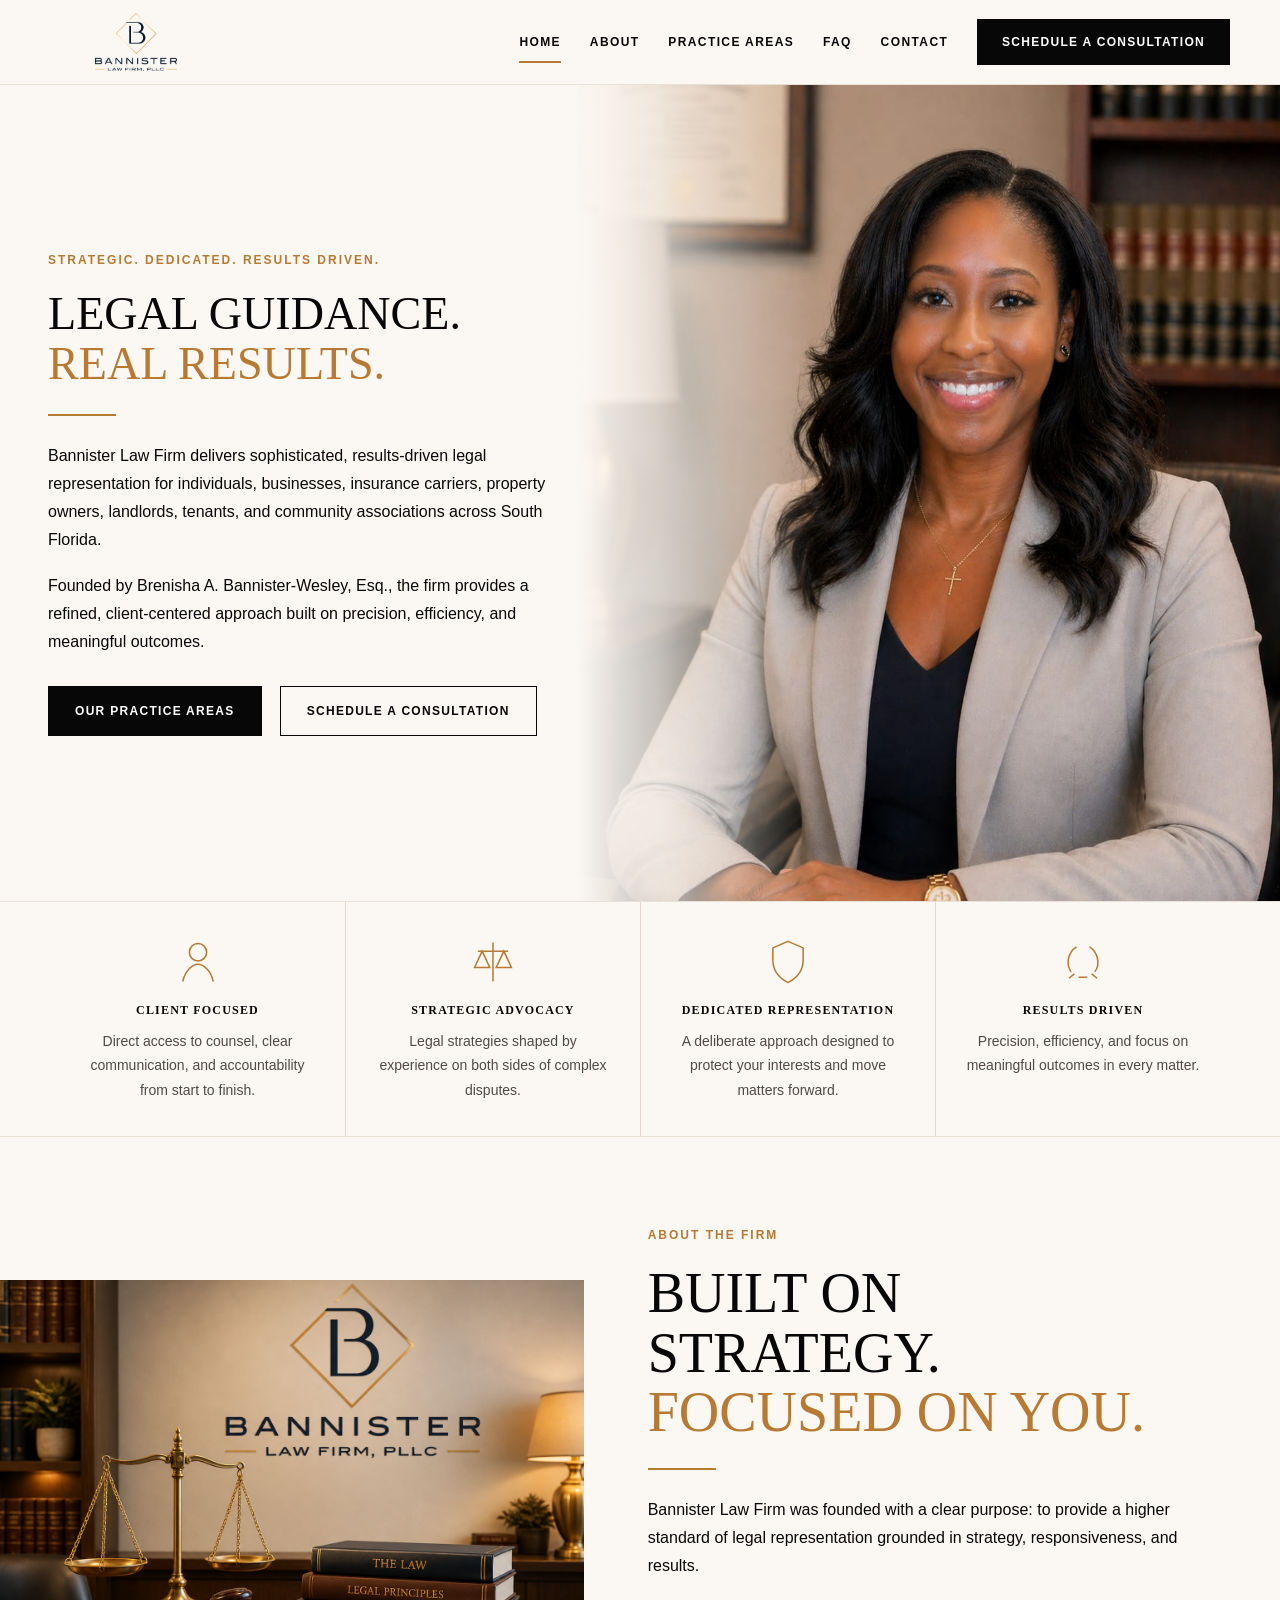
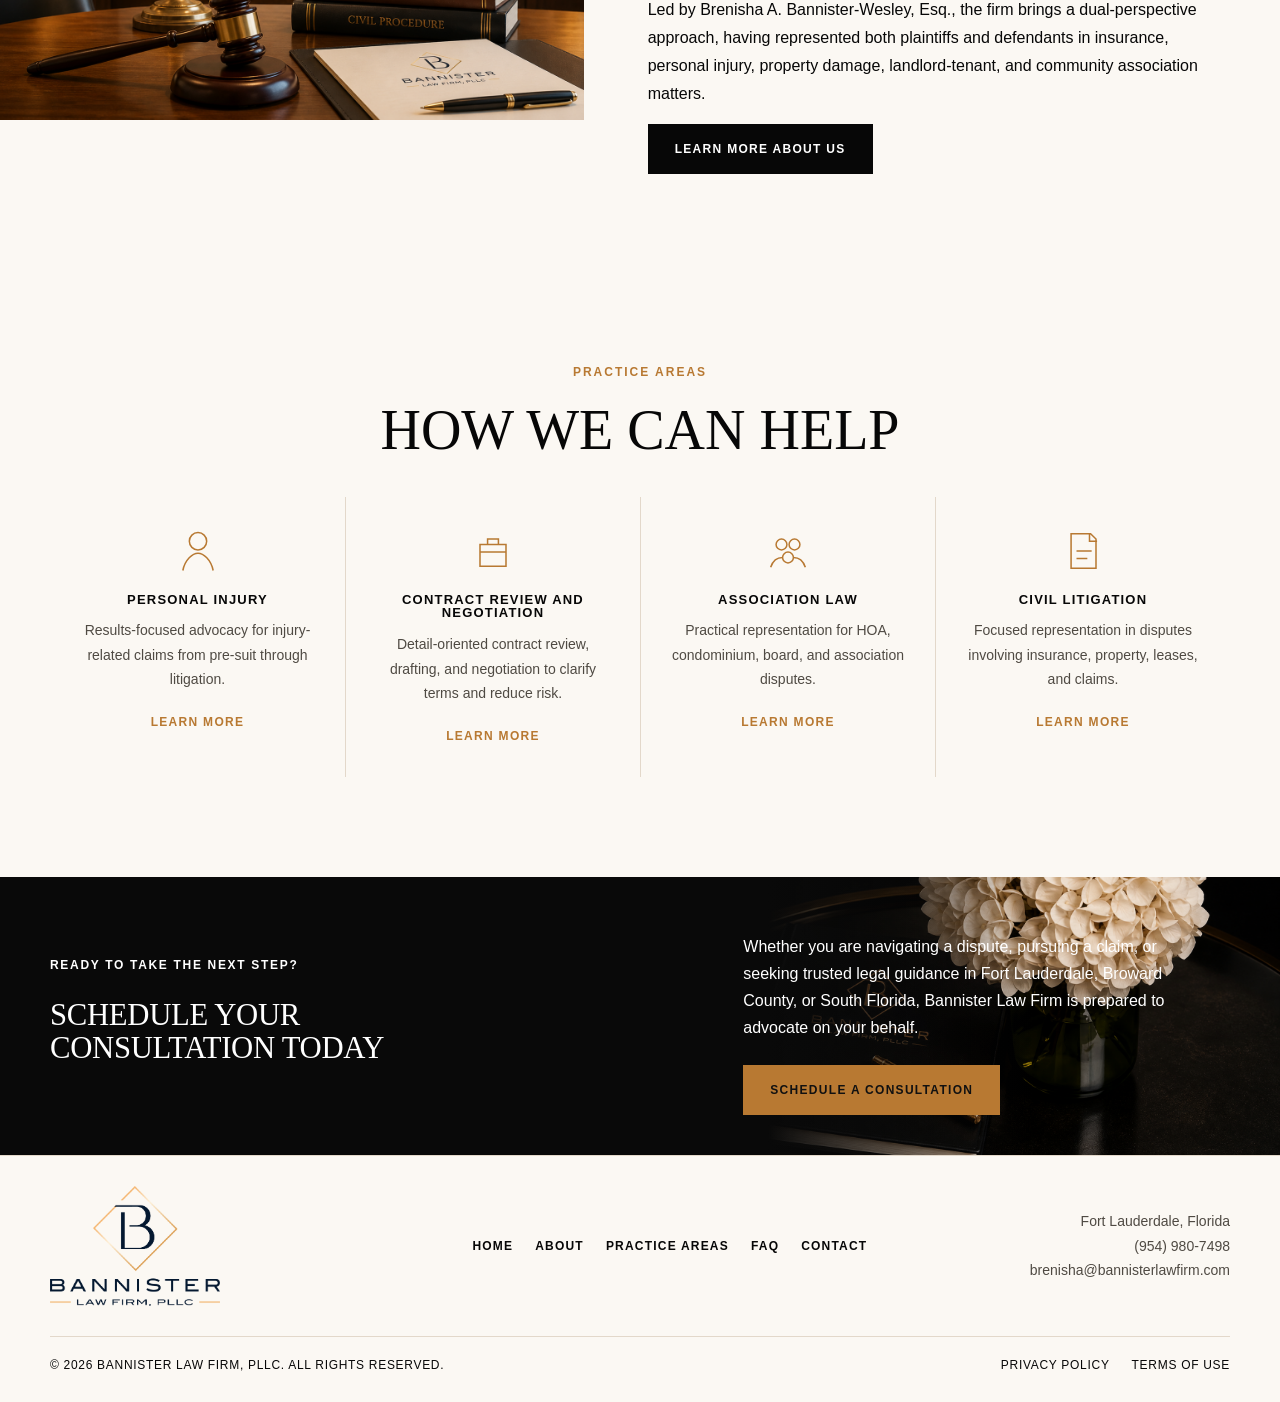
==== commit 97433344: "files update to link to terms and privacy" ====
--- a/index.html
+++ b/index.html
@@ -142,7 +142,7 @@
     </div>
     <div class="container footer-bottom">
       <span>&copy; 2026 Bannister Law Firm, PLLC. All rights reserved.</span>
-      <div class="legal-links"><a href="#">Privacy Policy</a><a href="#">Terms of Use</a></div>
+      <div class="legal-links"><a href="privacy-policy.html">Privacy Policy</a><a href="terms-of-use.html">Terms of Use</a></div>
     </div>
   </footer>
   <button class="back-to-top" type="button" aria-label="Back to top">&uarr;</button>
--- a/assets/css/style.css
+++ b/assets/css/style.css
@@ -312,7 +312,7 @@
   min-height: calc(100vh - 84px);
   max-height: 720px;
   object-fit: cover;
-  object-position: center 40%;
+  object-position: center 20%;
 }
 
 .benefits {
@@ -651,9 +651,14 @@
   display: grid;
   grid-template-columns: repeat(2, 1fr);
   gap: 28px;
+  align-items: stretch;
 }
 
 .info-card {
+  display: flex;
+  flex-direction: column;
+  justify-content: space-between;
+  height: 100%;
   padding: 34px;
   background: #fff;
   border: 1px solid var(--color-line);
@@ -685,6 +690,11 @@
 
 .info-card p {
   line-height: 1.7;
+}
+
+.info-card .text-link {
+  margin-top: auto;
+  padding-top: 24px;
 }
 
 .faq-list {
@@ -776,6 +786,21 @@
   border-left: 2px solid var(--color-gold);
 }
 
+.legal-content {
+  max-width: 760px;
+}
+
+.legal-content h2 {
+  margin-bottom: 22px;
+}
+
+.legal-content p {
+  max-width: 720px;
+  color: var(--color-muted);
+  font-size: 17px;
+  line-height: 1.8;
+}
+
 .site-footer {
   background: var(--color-soft);
   border-top: 1px solid var(--color-line);
@@ -825,6 +850,98 @@
 .legal-links {
   display: flex;
   gap: 22px;
+}
+
+.back-to-top {
+  position: fixed;
+  right: 22px;
+  bottom: 22px;
+  z-index: 50;
+  display: inline-flex;
+  align-items: center;
+  justify-content: center;
+  width: 40px;
+  height: 40px;
+  border: 1px solid rgba(255, 255, 255, 0.18);
+  border-radius: 50%;
+  background: var(--color-black);
+  color: var(--color-gold);
+  font-size: 18px;
+  line-height: 1;
+  cursor: pointer;
+  opacity: 0;
+  visibility: hidden;
+  transform: translateY(8px);
+  transition: opacity 180ms ease, visibility 180ms ease, transform 180ms ease, background-color 180ms ease;
+}
+
+.back-to-top.is-visible {
+  opacity: 0.9;
+  visibility: visible;
+  transform: translateY(0);
+}
+
+.back-to-top:hover,
+.back-to-top:focus-visible {
+  background: #151515;
+  opacity: 1;
+}
+
+@media (max-width: 1024px) {
+  .site-footer {
+    margin-top: 48px;
+  }
+
+  .footer-main {
+    grid-template-columns: 1fr;
+    justify-items: center;
+    align-items: center;
+    gap: 0;
+    text-align: center;
+  }
+
+  .footer-logo,
+  .footer-nav {
+    margin-bottom: 28px;
+  }
+
+  .footer-nav {
+    justify-content: center;
+  }
+
+  .footer-contact {
+    margin-top: 14px;
+    text-align: center;
+  }
+
+  .footer-bottom {
+    flex-direction: column;
+    align-items: center;
+    justify-content: center;
+    gap: 16px;
+    text-align: center;
+  }
+
+  .legal-links {
+    justify-content: center;
+  }
+}
+
+@media (max-width: 768px) {
+  .site-footer {
+    margin-top: 44px;
+  }
+
+  .footer-logo,
+  .footer-nav {
+    margin-bottom: 24px;
+  }
+
+  .footer-nav,
+  .legal-links {
+    align-items: center;
+    justify-content: center;
+  }
 }
 
 @media (max-width: 980px) {
@@ -884,7 +1001,7 @@
   .hero-media {
     grid-column: 1;
     height: clamp(420px, 54vw, 480px);
-    min-height: 0;
+    min-height: 420px;
     max-height: 480px;
   }
 
@@ -892,13 +1009,12 @@
     height: 100%;
     min-height: 0;
     max-height: 480px;
-    object-position: center 35%;
+    object-position: center 18%;
   }
 
   .benefit-grid,
   .practice-grid,
-  .card-grid,
-  .footer-main {
+  .card-grid {
     grid-template-columns: repeat(2, 1fr);
   }
 
@@ -963,12 +1079,15 @@
   }
 
   .footer-main {
-    align-items: start;
+    grid-template-columns: 1fr;
+    justify-items: center;
+    align-items: center;
     padding: 28px 0;
+    text-align: center;
   }
 
   .footer-contact {
-    text-align: left;
+    text-align: center;
   }
 }
 
@@ -1038,7 +1157,16 @@
   }
 
   .hero-media img {
-    object-position: center 30%;
+    object-position: center 16%;
+  }
+
+  .image-panel img,
+  .split-section .image-panel img {
+    height: auto;
+    max-height: 360px;
+    width: 100%;
+    object-fit: cover;
+    object-position: center 18%;
   }
 
   .dark-cta::after {
